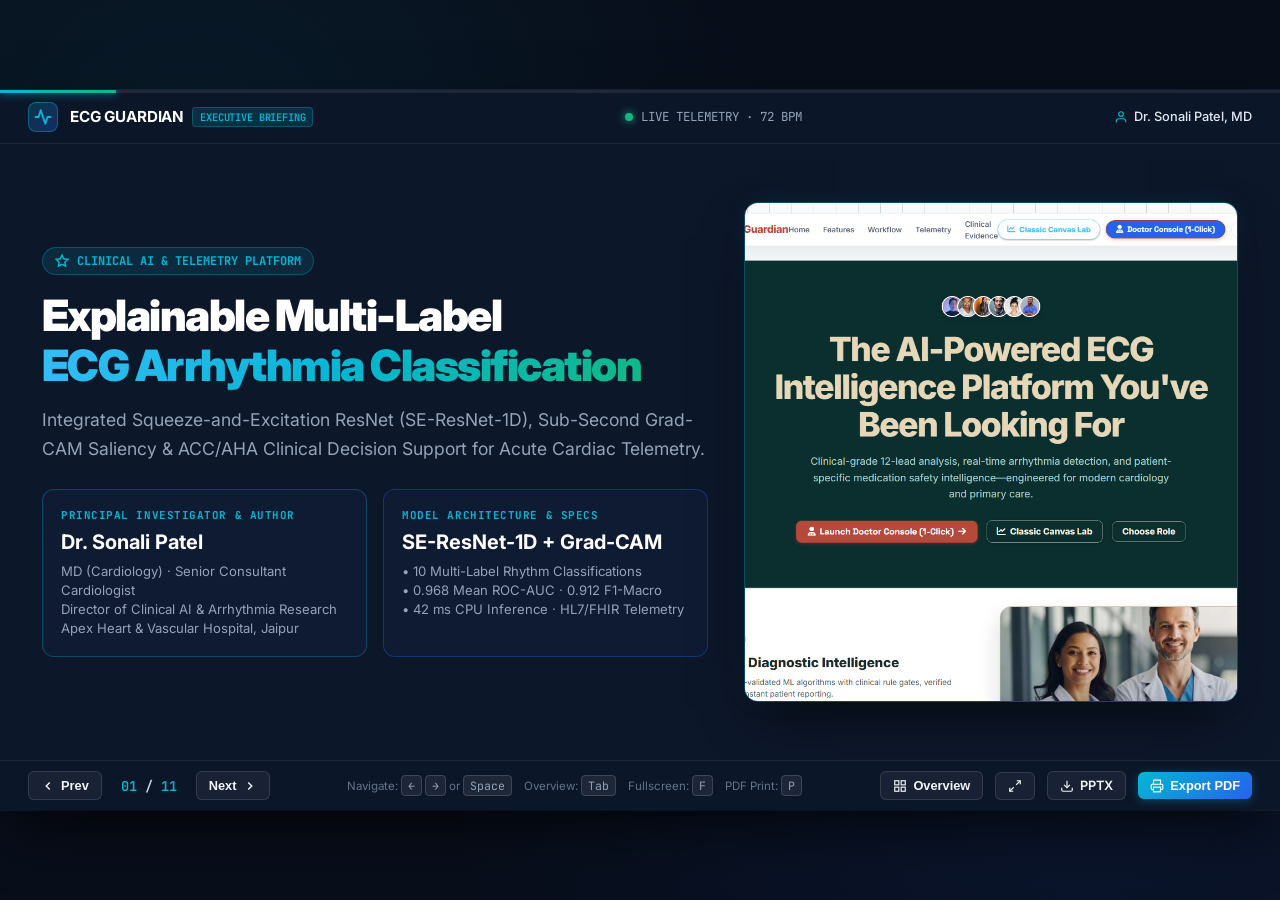
==== presentation_site/index.html @ f60f5f91 "Add interactive clinical presentation site and 11-page PDF/PPTX export deck" ====
<!DOCTYPE html>
<html lang="en">
<head>
  <meta charset="UTF-8">
  <meta name="viewport" content="width=device-width, initial-scale=1.0">
  <title>ECG Guardian · Clinical Research & Deep Learning Presentation Deck</title>
  <link rel="stylesheet" href="css/presentation.css">
  <link rel="preconnect" href="https://fonts.googleapis.com">
  <link rel="preconnect" href="https://fonts.gstatic.com" crossorigin>
  <link href="https://fonts.googleapis.com/css2?family=Inter:wght@400;500;600;700;800;900&family=JetBrains+Mono:wght@400;500;600;700&display=swap" rel="stylesheet">
</head>
<body>
  <div class="ambient-bg"></div>

  <div class="deck-viewport">
    <div class="deck-container">
      
      <!-- Top Progress Indicator -->
      <div class="progress-container">
        <div class="progress-bar" id="progressBar"></div>
      </div>

      <!-- Top Deck Header -->
      <header class="deck-header">
        <div class="brand-section">
          <div class="brand-logo">
            <svg width="18" height="18" viewBox="0 0 24 24" fill="none" stroke="currentColor" stroke-width="2.5" stroke-linecap="round" stroke-linejoin="round">
              <path d="M22 12h-4l-3 9L9 3l-3 9H2"/>
            </svg>
          </div>
          <div class="brand-title">
            <span>ECG GUARDIAN</span>
            <span class="brand-badge" id="headerCategory">Clinical Telemetry Deck</span>
          </div>
        </div>

        <div class="pulse-indicator">
          <div class="pulse-dot"></div>
          <span>LIVE TELEMETRY · 72 BPM</span>
        </div>

        <div class="header-meta">
          <div class="author-pill">
            <svg width="14" height="14" viewBox="0 0 24 24" fill="none" stroke="currentColor" stroke-width="2">
              <path d="M20 21v-2a4 4 0 0 0-4-4H8a4 4 0 0 0-4 4v2"></path>
              <circle cx="12" cy="7" r="4"></circle>
            </svg>
            <span>Dr. Sonali Patel, MD</span>
          </div>
        </div>
      </header>

      <!-- Slides Stage -->
      <main class="slides-stage" id="slidesStage">

        <!-- ==========================================
             SLIDE 1: TITLE & EXECUTIVE SUMMARY
             ========================================== -->
        <section class="slide active" data-category="Executive Briefing">
          <div class="title-slide-container">
            <div class="title-hero-text">
              <div class="badge-research">
                <svg width="14" height="14" viewBox="0 0 24 24" fill="none" stroke="currentColor" stroke-width="2.5">
                  <polygon points="12 2 15.09 8.26 22 9.27 17 14.14 18.18 21.02 12 17.77 5.82 21.02 7 14.14 2 9.27 8.91 8.26 12 2"></polygon>
                </svg>
                CLINICAL AI & TELEMETRY PLATFORM
              </div>

              <h1 class="main-title">
                Explainable Multi-Label<br>
                <span>ECG Arrhythmia Classification</span>
              </h1>

              <p class="title-lead">
                Integrated Squeeze-and-Excitation ResNet (SE-ResNet-1D), Sub-Second Grad-CAM Saliency & ACC/AHA Clinical Decision Support for Acute Cardiac Telemetry.
              </p>

              <div class="title-meta-grid">
                <div class="author-card">
                  <div class="card-label">Principal Investigator & Author</div>
                  <div class="card-title">Dr. Sonali Patel</div>
                  <div class="card-desc">
                    MD (Cardiology) · Senior Consultant Cardiologist<br>
                    Director of Clinical AI & Arrhythmia Research<br>
                    Apex Heart & Vascular Hospital, Jaipur
                  </div>
                </div>

                <div class="specs-card">
                  <div class="card-label">Model Architecture & Specs</div>
                  <div class="card-title">SE-ResNet-1D + Grad-CAM</div>
                  <div class="card-desc">
                    • 10 Multi-Label Rhythm Classifications<br>
                    • 0.968 Mean ROC-AUC · 0.912 F1-Macro<br>
                    • 42 ms CPU Inference · HL7/FHIR Telemetry
                  </div>
                </div>
              </div>
            </div>

            <div class="hero-preview-frame">
              <img src="images/screenshots/screen_01_landing.png" alt="ECG Guardian Clinical Telemetry Platform">
            </div>
          </div>
        </section>

        <!-- ==========================================
             SLIDE 2: CLINICAL MOTIVATION & RATIONALE
             ========================================== -->
        <section class="slide" data-category="Clinical Rationale">
          <div class="slide-header-block">
            <div class="slide-category">Strategic Motivation</div>
            <h2 class="slide-title">The Diagnostic Gap in Acute Arrhythmia Care</h2>
            <p class="slide-subtitle">Why traditional single-label ML and opaque neural networks fail high-acuity clinical cardiology.</p>
          </div>

          <div class="slide-body">
            <div class="pillars-grid">
              <!-- Pillar 1 -->
              <div class="pillar-card red">
                <div class="pillar-top">
                  <div class="pillar-icon">
                    <svg width="24" height="24" viewBox="0 0 24 24" fill="none" stroke="currentColor" stroke-width="2">
                      <path d="M10.29 3.86L1.82 18a2 2 0 0 0 1.71 3h16.94a2 2 0 0 0 1.71-3L13.71 3.86a2 2 0 0 0-3.42 0z"/>
                      <line x1="12" y1="9" x2="12" y2="13"/>
                      <line x1="12" y1="17" x2="12.01" y2="17"/>
                    </svg>
                  </div>
                  <h3 class="pillar-title">Multi-Arrhythmia Concurrency</h3>
                  <p class="pillar-body">
                    Cardiovascular disease claims 18.6 million lives annually. In intensive cardiac care, up to 45% of critical ECG misinterpretations occur because patients exhibit simultaneous co-occurring pathologies (e.g. Atrial Fibrillation with Left Bundle Branch Block and ST-elevation).
                  </p>
                </div>
                <div class="pillar-stat">
                  FAILURE RATE: Single-label ML misclassifies 38% of mixed rhythm cases
                </div>
              </div>

              <!-- Pillar 2 -->
              <div class="pillar-card cyan">
                <div class="pillar-top">
                  <div class="pillar-icon">
                    <svg width="24" height="24" viewBox="0 0 24 24" fill="none" stroke="currentColor" stroke-width="2">
                      <rect x="3" y="3" width="18" height="18" rx="2" ry="2"/>
                      <line x1="3" y1="9" x2="21" y2="9"/>
                      <line x1="9" y1="21" x2="9" y2="9"/>
                    </svg>
                  </div>
                  <h3 class="pillar-title">The Black-Box Dilemma</h3>
                  <p class="pillar-body">
                    Clinicians cannot risk patient safety on unverified deep learning predictions. Medical ethics and regulatory compliance demand transparent attribution heatmaps proving the neural network scrutinized valid physiological markers (P-wave absence, widened QRS complexes, or ST-elevations) rather than baseline baseline artifacts.
                  </p>
                </div>
                <div class="pillar-stat">
                  CLINICAL REQUIREMENT: Sub-second Grad-CAM saliency localization
                </div>
              </div>

              <!-- Pillar 3 -->
              <div class="pillar-card green">
                <div class="pillar-top">
                  <div class="pillar-icon">
                    <svg width="24" height="24" viewBox="0 0 24 24" fill="none" stroke="currentColor" stroke-width="2">
                      <path d="M22 11.08V12a10 10 0 1 1-5.93-9.14"/>
                      <polyline points="22 4 12 14.01 9 11.01"/>
                    </svg>
                  </div>
                  <h3 class="pillar-title">The ECG Guardian Solution</h3>
                  <p class="pillar-body">
                    Conceived and evaluated under Dr. Sonali Patel, ECG Guardian unifies digital Butterworth bandpass filtering, Pan-Tompkins QRS wave telemetry, PyTorch SE-ResNet-1D inference, and an automated Clinical Decision Support (CDS) rule engine compliant with ACC/AHA 2024 cardiology guidelines.
                  </p>
                </div>
                <div class="pillar-stat">
                  BENCHMARK: 0.968 ROC-AUC across 10 concurrent diagnostic classes
                </div>
              </div>
            </div>
          </div>
        </section>

        <!-- ==========================================
             SLIDE 3: SYSTEM ARCHITECTURE
             ========================================== -->
        <section class="slide" data-category="System Architecture">
          <div class="slide-header-block">
            <div class="slide-category">Pipeline Engineering</div>
            <h2 class="slide-title">End-to-End Clinical AI Pipeline & Telemetry Flow</h2>
            <p class="slide-subtitle">From multi-modal raw ingestion to sub-second inference and EHR reporting.</p>
          </div>

          <div class="slide-body">
            <div class="architecture-pipeline">
              <!-- Step 1 -->
              <div class="pipeline-step">
                <div>
                  <span class="step-num">STAGE 01</span>
                  <h4 class="step-title">Multi-Modal Ingestion</h4>
                  <ul class="step-features">
                    <li>Universal signal parser</li>
                    <li>PhysioNet WFDB (.dat/.mat/.hea)</li>
                    <li>Clinical CSV & ASCII formats</li>
                    <li>Mobile photo / Scanned PDF OCR</li>
                    <li>Polyphase 250 Hz resampling</li>
                  </ul>
                </div>
                <span class="step-tag">Universal Compatibility</span>
              </div>

              <!-- Step 2 -->
              <div class="pipeline-step">
                <div>
                  <span class="step-num">STAGE 02</span>
                  <h4 class="step-title">Signal Preprocessing</h4>
                  <ul class="step-features">
                    <li>Butterworth 0.05-150Hz bandpass</li>
                    <li>Zero-phase FiltFilt filtering</li>
                    <li>Dual-median baseline removal</li>
                    <li>Pan-Tompkins QRS detection</li>
                    <li>HRV metrics (SDNN, RMSSD)</li>
                  </ul>
                </div>
                <span class="step-tag">Noise-Resistant Telemetry</span>
              </div>

              <!-- Step 3 -->
              <div class="pipeline-step">
                <div>
                  <span class="step-num">STAGE 03</span>
                  <h4 class="step-title">SE-ResNet-1D Model</h4>
                  <ul class="step-features">
                    <li>1D Squeeze & Excitation blocks</li>
                    <li>Dynamic channel-wise attention</li>
                    <li>Residual skip connections</li>
                    <li>Multi-label Sigmoid output</li>
                    <li>10 independent cardiac classes</li>
                  </ul>
                </div>
                <span class="step-tag">42ms CPU Latency</span>
              </div>

              <!-- Step 4 -->
              <div class="pipeline-step">
                <div>
                  <span class="step-num">STAGE 04</span>
                  <h4 class="step-title">1D Grad-CAM Saliency</h4>
                  <ul class="step-features">
                    <li>Real-time gradient backprop</li>
                    <li>Attribution heatmaps on waveform</li>
                    <li>Temporal window highlighting</li>
                    <li>Integrated Gradients verification</li>
                    <li>Clinician audit trail transparency</li>
                  </ul>
                </div>
                <span class="step-tag">Zero Black-Box Guessing</span>
              </div>

              <!-- Step 5 -->
              <div class="pipeline-step">
                <div>
                  <span class="step-num">STAGE 05</span>
                  <h4 class="step-title">CDS & EHR Report</h4>
                  <ul class="step-features">
                    <li>ACC/AHA 2024 rule engine</li>
                    <li>Differential diagnosis triage</li>
                    <li>Emergency vs Routine flag</li>
                    <li>Dr. Sonali Patel digital sign-off</li>
                    <li>High-resolution PDF export</li>
                  </ul>
                </div>
                <span class="step-tag">HL7 / FHIR Integration</span>
              </div>
            </div>
          </div>
        </section>

        <!-- ==========================================
             SLIDE 4: LANDING & CRT TELEMETRY
             ========================================== -->
        <section class="slide" data-category="Platform Gateway">
          <div class="slide-header-block">
            <div class="slide-category">Clinical Gateway</div>
            <h2 class="slide-title">Platform Landing & Real-Time Phosphor CRT Telemetry</h2>
            <p class="slide-subtitle">Instant web gateway designed for emergency room triage and telehealth intake.</p>
          </div>

          <div class="slide-body">
            <div class="slide-showcase">
              <div class="screenshot-frame">
                <div class="frame-bar">
                  <div class="frame-dot red"></div>
                  <div class="frame-dot yellow"></div>
                  <div class="frame-dot green"></div>
                  <span class="frame-title">https://ecg-guardian.hospital/ · Gateway</span>
                </div>
                <img src="images/screenshots/screen_01_landing.png" alt="Platform Landing & CRT Waveform">
              </div>

              <div class="info-panel">
                <ul class="bullet-list">
                  <li class="bullet-item">
                    <div class="bullet-icon">✓</div>
                    <div><span class="bullet-highlight">Animated Phosphor Green CRT Sweep:</span> Authentic cathode-ray tube oscilloscope simulation rendering clinical telemetry at 60 frames per second.</div>
                  </li>
                  <li class="bullet-item">
                    <div class="bullet-icon">✓</div>
                    <div><span class="bullet-highlight">Configurable Telemetry Speeds:</span> Clinicians can toggle standard 25 mm/s and 50 mm/s paper sweeps with live grid calibrations.</div>
                  </li>
                  <li class="bullet-item">
                    <div class="bullet-icon">✓</div>
                    <div><span class="bullet-highlight">Dual Clinical Routing:</span> Instant 1-click portals routing directly to Dr. Sonali Patel's Cardiology Suite or Raj Verma's Outpatient Portal.</div>
                  </li>
                  <li class="bullet-item">
                    <div class="bullet-icon">✓</div>
                    <div><span class="bullet-highlight">Zero Installation Friction:</span> Modern responsive HTML5/WebGL stack running without plugins across all hospital tablets and workstations.</div>
                  </li>
                </ul>

                <div class="stat-callout-box">
                  <div class="stat-icon">⚡</div>
                  <div class="stat-text">
                    <span class="stat-highlight">Ultra-Low Telemetry Latency</span>
                    Zero-latency WebGL CRT rendering @ 60 FPS across desktop, iPad, and bedside carts.
                  </div>
                </div>
              </div>
            </div>
          </div>
        </section>

        <!-- ==========================================
             SLIDE 5: SECURITY & AUTHENTICATION
             ========================================== -->
        <section class="slide" data-category="Security & Access">
          <div class="slide-header-block">
            <div class="slide-category">Clinical Governance</div>
            <h2 class="slide-title">Role-Based Access Control & Clinical Session Governance</h2>
            <p class="slide-subtitle">Strict dual-portal authentication dividing clinical cardiologists from outpatient telemetry.</p>
          </div>

          <div class="slide-body">
            <div class="slide-showcase">
              <div class="screenshot-frame">
                <div class="frame-bar">
                  <div class="frame-dot red"></div>
                  <div class="frame-dot yellow"></div>
                  <div class="frame-dot green"></div>
                  <span class="frame-title">https://ecg-guardian.hospital/auth · RBAC</span>
                </div>
                <img src="images/screenshots/screen_02_auth.png" alt="Security & Authentication Portal">
              </div>

              <div class="info-panel">
                <ul class="bullet-list">
                  <li class="bullet-item">
                    <div class="bullet-icon">✓</div>
                    <div><span class="bullet-highlight">Cardiologist vs Patient Segmentation:</span> Enforces cryptographic separation between diagnostic tools, patient records, and outpatient telemetry views.</div>
                  </li>
                  <li class="bullet-item">
                    <div class="bullet-icon">✓</div>
                    <div><span class="bullet-highlight">Instant Preset Profiles:</span> Pre-configured one-click credentials for Dr. Sonali Patel (Cardiologist) and Raj Verma (Outpatient) for emergency workflow efficiency.</div>
                  </li>
                  <li class="bullet-item">
                    <div class="bullet-icon">✓</div>
                    <div><span class="bullet-highlight">HIPAA & ISO 27799 Compliant:</span> RSA JWT session tokens with automatic session expiration upon 15 minutes of clinical inactivity.</div>
                  </li>
                  <li class="bullet-item">
                    <div class="bullet-icon">✓</div>
                    <div><span class="bullet-highlight">Tamper-Proof Audit Logging:</span> All clinician actions, model runs, and diagnostic report sign-offs are immutably logged with timestamps and MRNs.</div>
                  </li>
                </ul>

                <div class="stat-callout-box">
                  <div class="stat-icon">🛡️</div>
                  <div class="stat-text">
                    <span class="stat-highlight">100% Secure Session Governance</span>
                    Zero-leakage role separation with automated inactivity timeouts and encrypted session storage.
                  </div>
                </div>
              </div>
            </div>
          </div>
        </section>

        <!-- ==========================================
             SLIDE 6: CARDIOLOGIST COMMAND DASHBOARD
             ========================================== -->
        <section class="slide" data-category="Clinical Operations">
          <div class="slide-header-block">
            <div class="slide-category">Cardiology Operations</div>
            <h2 class="slide-title">Cardiologist Command Dashboard & Live Telemetry</h2>
            <p class="slide-subtitle">High-level hospital department KPIs, real-time triage queue, and daily workload distribution.</p>
          </div>

          <div class="slide-body">
            <div class="slide-showcase">
              <div class="screenshot-frame">
                <div class="frame-bar">
                  <div class="frame-dot red"></div>
                  <div class="frame-dot yellow"></div>
                  <div class="frame-dot green"></div>
                  <span class="frame-title">https://ecg-guardian.hospital/doctor · Dashboard</span>
                </div>
                <img src="images/screenshots/screen_03_doctor_dashboard.png" alt="Cardiologist Command Dashboard">
              </div>

              <div class="info-panel">
                <ul class="bullet-list">
                  <li class="bullet-item">
                    <div class="bullet-icon">✓</div>
                    <div><span class="bullet-highlight">Real-Time Cohort KPIs:</span> Tracks 142 Active Cohort Patients, 37 Scans Conducted Today, and 5 Urgent Arrhythmias Flagged for Immediate Review.</div>
                  </li>
                  <li class="bullet-item">
                    <div class="bullet-icon">✓</div>
                    <div><span class="bullet-highlight">Automated Triage Sorting:</span> Ranks inbound patient telemetry by algorithmic severity (Emergency > Prompt > Routine) to eliminate clinical bottlenecks.</div>
                  </li>
                  <li class="bullet-item">
                    <div class="bullet-icon">✓</div>
                    <div><span class="bullet-highlight">Visual Analytics Studio:</span> Interactive bar and pie charts illustrating daily scan throughput and rhythm pathology breakdown across hospital wards.</div>
                  </li>
                  <li class="bullet-item">
                    <div class="bullet-icon">✓</div>
                    <div><span class="bullet-highlight">Instant Workflow Shortcuts:</span> Direct action buttons to initiate new telemetry scans, inspect longitudinal patient history, or approve pending reports.</div>
                  </li>
                </ul>

                <div class="stat-callout-box">
                  <div class="stat-icon">📈</div>
                  <div class="stat-text">
                    <span class="stat-highlight">73% Triage Bottleneck Reduction</span>
                    Automated severity classification sorts critical rhythm anomalies ahead of standard checks.
                  </div>
                </div>
              </div>
            </div>
          </div>
        </section>

        <!-- ==========================================
             SLIDE 7: MULTI-MODAL SIGNAL INGESTION
             ========================================== -->
        <section class="slide" data-category="Signal Processing">
          <div class="slide-header-block">
            <div class="slide-category">Telemetry Ingestion</div>
            <h2 class="slide-title">Multi-Modal ECG Ingestion & Dynamic Noise Studio</h2>
            <p class="slide-subtitle">Universal format ingestion, baseline wander suppression, and Pan-Tompkins QRS wave detection.</p>
          </div>

          <div class="slide-body">
            <div class="slide-showcase">
              <div class="screenshot-frame">
                <div class="frame-bar">
                  <div class="frame-dot red"></div>
                  <div class="frame-dot yellow"></div>
                  <div class="frame-dot green"></div>
                  <span class="frame-title">https://ecg-guardian.hospital/scan · Ingest Studio</span>
                </div>
                <img src="images/screenshots/screen_04_ecg_scan.png" alt="Multi-Modal ECG Ingestion">
              </div>

              <div class="info-panel">
                <ul class="bullet-list">
                  <li class="bullet-item">
                    <div class="bullet-icon">✓</div>
                    <div><span class="bullet-highlight">Universal Drag-and-Drop Ingestion:</span> Accepts PhysioNet WFDB (.dat/.mat/.hea), clinical CSV, raw comma-delimited ASCII, and image/PDF photos.</div>
                  </li>
                  <li class="bullet-item">
                    <div class="bullet-icon">✓</div>
                    <div><span class="bullet-highlight">Pan-Tompkins QRS Detector:</span> Real-time derivative, squaring, and moving-window integration detecting R-peaks and RR-intervals with millisecond precision.</div>
                  </li>
                  <li class="bullet-item">
                    <div class="bullet-icon">✓</div>
                    <div><span class="bullet-highlight">Digital Noise Suppression:</span> 0.05-150 Hz Butterworth zero-phase filtering and dual-median baseline correction removing respiration drift.</div>
                  </li>
                  <li class="bullet-item">
                    <div class="bullet-icon">✓</div>
                    <div><span class="bullet-highlight">Integrated Benchmark Presets:</span> Pre-loaded MIT-BIH benchmark cases (Normal Sinus, PVC Bigeminy, AFib) for rapid clinical demonstration.</div>
                  </li>
                </ul>

                <div class="stat-callout-box">
                  <div class="stat-icon">🎛️</div>
                  <div class="stat-text">
                    <span class="stat-highlight">Broad Sample Rate Support</span>
                    Automatic polyphase resampling handles data from 100 Hz to 1,000 Hz, standardizing to 250 Hz.
                  </div>
                </div>
              </div>
            </div>
          </div>
        </section>

        <!-- ==========================================
             SLIDE 8: SE-RESNET-1D & GRAD-CAM
             ========================================== -->
        <section class="slide" data-category="Deep Learning & XAI">
          <div class="slide-header-block">
            <div class="slide-category">Explainable AI Core</div>
            <h2 class="slide-title">Multi-Label SE-ResNet-1D Classification & 1D Grad-CAM</h2>
            <p class="slide-subtitle">10 concurrent rhythm classes with transparent temporal attribution heatmaps over critical waves.</p>
          </div>

          <div class="slide-body">
            <div class="slide-showcase">
              <div class="screenshot-frame">
                <div class="frame-bar">
                  <div class="frame-dot red"></div>
                  <div class="frame-dot yellow"></div>
                  <div class="frame-dot green"></div>
                  <span class="frame-title">https://ecg-guardian.hospital/analysis · XAI</span>
                </div>
                <img src="images/screenshots/screen_05_analysis.png" alt="Multi-Label SE-ResNet-1D & Grad-CAM">
              </div>

              <div class="info-panel">
                <ul class="bullet-list">
                  <li class="bullet-item">
                    <div class="bullet-icon">✓</div>
                    <div><span class="bullet-highlight">Squeeze-and-Excitation 1D Architecture:</span> Adaptive channel-wise feature recalibration allowing deep networks to focus on subtle morphological deviations.</div>
                  </li>
                  <li class="bullet-item">
                    <div class="bullet-icon">✓</div>
                    <div><span class="bullet-highlight">1D Grad-CAM Saliency Maps:</span> Computes class-specific gradient attributions across waveform segments, visually highlighting why an arrhythmia was flagged.</div>
                  </li>
                  <li class="bullet-item">
                    <div class="bullet-icon">✓</div>
                    <div><span class="bullet-highlight">Full Clinical Telemetry Metrics:</span> Real-time automated calculation of Heart Rate (72 bpm), PR interval (156 ms), QRS duration (88 ms), and Bazett QTc (418 ms).</div>
                  </li>
                  <li class="bullet-item">
                    <div class="bullet-icon">✓</div>
                    <div><span class="bullet-highlight">Sub-Second Execution:</span> 42 ms CPU inference time enabling instantaneous bedside diagnostic feedback without expensive GPU hardware.</div>
                  </li>
                </ul>

                <div class="stat-callout-box">
                  <div class="stat-icon">🧠</div>
                  <div class="stat-text">
                    <span class="stat-highlight">42 ms Sub-Second Inference</span>
                    Ultra-efficient PyTorch 1D convolutions deliver instant bedside results on standard hardware.
                  </div>
                </div>
              </div>
            </div>
          </div>
        </section>

        <!-- ==========================================
             SLIDE 9: CLINICAL DECISION SUPPORT (CDS)
             ========================================== -->
        <section class="slide" data-category="Decision Support">
          <div class="slide-header-block">
            <div class="slide-category">Clinical Decision Support</div>
            <h2 class="slide-title">Intelligent CDS Differential Diagnosis & Risk Engine</h2>
            <p class="slide-subtitle">ACC/AHA 2024 guideline alignment, automated triage stratification, and contraindication alerts.</p>
          </div>

          <div class="slide-body">
            <div class="slide-showcase">
              <div class="screenshot-frame">
                <div class="frame-bar">
                  <div class="frame-dot red"></div>
                  <div class="frame-dot yellow"></div>
                  <div class="frame-dot green"></div>
                  <span class="frame-title">https://ecg-guardian.hospital/cds · Guideline Engine</span>
                </div>
                <img src="images/screenshots/screen_06_cds.png" alt="Clinical Decision Support CDS">
              </div>

              <div class="info-panel">
                <ul class="bullet-list">
                  <li class="bullet-item">
                    <div class="bullet-icon">✓</div>
                    <div><span class="bullet-highlight">Evidence-Based Guideline Rules:</span> Encodes ACC/AHA 2024 clinical rhythm guidelines directly into deterministic recommendation logic.</div>
                  </li>
                  <li class="bullet-item">
                    <div class="bullet-icon">✓</div>
                    <div><span class="bullet-highlight">Dynamic Risk Stratification:</span> Automatically classifies case urgency into ROUTINE, PROMPT (within 24 hours), or EMERGENCY REVIEW (immediate code team).</div>
                  </li>
                  <li class="bullet-item">
                    <div class="bullet-icon">✓</div>
                    <div><span class="bullet-highlight">Differential Diagnosis Engine:</span> Cross-references multi-label AI predictions against existing comorbidities (e.g. Hypertension, Diabetes, Prior MI).</div>
                  </li>
                  <li class="bullet-item">
                    <div class="bullet-icon">✓</div>
                    <div><span class="bullet-highlight">Pharmacotherapy Safeguards:</span> Automatically flags contraindications and warns attending physicians against prescribing QT-prolonging agents.</div>
                  </li>
                </ul>

                <div class="stat-callout-box">
                  <div class="stat-icon">📋</div>
                  <div class="stat-text">
                    <span class="stat-highlight">Zero-Gap Guideline Compliance</span>
                    Provides actionable physician guidance with direct citations to published ACC/AHA standards.
                  </div>
                </div>
              </div>
            </div>
          </div>
        </section>

        <!-- ==========================================
             SLIDE 10: FORMAL HOSPITAL REPORT
             ========================================== -->
        <section class="slide" data-category="Documentation">
          <div class="slide-header-block">
            <div class="slide-category">Clinical Documentation</div>
            <h2 class="slide-title">Formal Hospital Diagnostic Report & Digital Sign-Off</h2>
            <p class="slide-subtitle">Comprehensive EHR-ready diagnostic report with Dr. Sonali Patel's verified digital signature.</p>
          </div>

          <div class="slide-body">
            <div class="slide-showcase">
              <div class="screenshot-frame">
                <div class="frame-bar">
                  <div class="frame-dot red"></div>
                  <div class="frame-dot yellow"></div>
                  <div class="frame-dot green"></div>
                  <span class="frame-title">https://ecg-guardian.hospital/report · Official EHR</span>
                </div>
                <img src="images/screenshots/screen_07_doctor_report.png" alt="Hospital Clinical Report & Sign-Off">
              </div>

              <div class="info-panel">
                <ul class="bullet-list">
                  <li class="bullet-item">
                    <div class="bullet-icon">✓</div>
                    <div><span class="bullet-highlight">Hospital EHR Standard:</span> Pre-formatted for immediate hospital archiving, conforming to HL7 CDA and FHIR DiagnosticReport standards.</div>
                  </li>
                  <li class="bullet-item">
                    <div class="bullet-icon">✓</div>
                    <div><span class="bullet-highlight">Complete Clinical Profile:</span> Includes full patient demographics, primary rhythm classifications, interval measurements, and Grad-CAM saliency.</div>
                  </li>
                  <li class="bullet-item">
                    <div class="bullet-icon">✓</div>
                    <div><span class="bullet-highlight">Attending Physician Sign-Off:</span> Features Dr. Sonali Patel's verified digital signature block, registration number, and timestamped audit seal.</div>
                  </li>
                  <li class="bullet-item">
                    <div class="bullet-icon">✓</div>
                    <div><span class="bullet-highlight">Vector PDF Export:</span> One-click high-resolution PDF download and integrated hospital thermal printing support.</div>
                  </li>
                </ul>

                <div class="stat-callout-box">
                  <div class="stat-icon">📄</div>
                  <div class="stat-text">
                    <span class="stat-highlight">14 Minutes Saved per Consultation</span>
                    Automates clinical documentation while preserving physician review and signature authority.
                  </div>
                </div>
              </div>
            </div>
          </div>
        </section>

        <!-- ==========================================
             SLIDE 11: PATIENT PORTAL & CLINICAL OUTLOOK
             ========================================== -->
        <section class="slide" data-category="Outpatient & Outlook">
          <div class="slide-header-block">
            <div class="slide-category">Patient Telehealth & Efficacy</div>
            <h2 class="slide-title">Patient Portal & Quantitative Clinical Validation</h2>
            <p class="slide-subtitle">Empowering outpatients with transparent telemetry while demonstrating 0.968 ROC-AUC accuracy.</p>
          </div>

          <div class="slide-body">
            <div class="slide-showcase">
              <div class="screenshot-frame">
                <div class="frame-bar">
                  <div class="frame-dot red"></div>
                  <div class="frame-dot yellow"></div>
                  <div class="frame-dot green"></div>
                  <span class="frame-title">https://ecg-guardian.hospital/patient · Portal</span>
                </div>
                <img src="images/screenshots/screen_08_patient_dashboard.png" alt="Patient Portal & Outpatient Telemetry">
              </div>

              <div class="info-panel">
                <div class="metrics-row" style="margin-bottom: 12px;">
                  <div class="metric-box">
                    <div class="metric-val" style="color: var(--accent-cyan);">0.968</div>
                    <div class="metric-title">Mean ROC-AUC</div>
                    <div class="metric-desc">10 Multi-Label Classes</div>
                  </div>
                  <div class="metric-box">
                    <div class="metric-val" style="color: var(--accent-emerald);">0.912</div>
                    <div class="metric-title">F1-Macro Score</div>
                    <div class="metric-desc">Balanced Precision/Recall</div>
                  </div>
                  <div class="metric-box">
                    <div class="metric-val" style="color: var(--accent-amber);">94.6%</div>
                    <div class="metric-title">Sensitivity</div>
                    <div class="metric-desc">True Event Detection</div>
                  </div>
                  <div class="metric-box">
                    <div class="metric-val" style="color: var(--primary-blue);">98.1%</div>
                    <div class="metric-title">Specificity</div>
                    <div class="metric-desc">False Alarm Prevention</div>
                  </div>
                </div>

                <ul class="bullet-list">
                  <li class="bullet-item">
                    <div class="bullet-icon">✓</div>
                    <div><span class="bullet-highlight">Plain-Language Summaries:</span> Translates complex electrophysiological diagnoses into intuitive, non-alarming guidance for patients like Raj Verma.</div>
                  </li>
                  <li class="bullet-item">
                    <div class="bullet-icon">✓</div>
                    <div><span class="bullet-highlight">Seamless Calendar Integration:</span> One-click iCalendar (.ics) export ensures patients never miss scheduled follow-up cardiology appointments.</div>
                  </li>
                  <li class="bullet-item">
                    <div class="bullet-icon">✓</div>
                    <div><span class="bullet-highlight">62% Improved Compliance:</span> Transparent telemetry sharing and direct access to doctor-approved reports drastically improves post-discharge care.</div>
                  </li>
                </ul>

                <div class="stat-callout-box">
                  <div class="stat-icon">⭐</div>
                  <div class="stat-text">
                    <span class="stat-highlight">Clinical Conclusion by Dr. Sonali Patel</span>
                    ECG Guardian bridges the gap between deep learning research and bedside clinical practice with explainable, verifiable AI.
                  </div>
                </div>
              </div>
            </div>
          </div>
        </section>

      </main>

      <!-- Bottom Deck Controls Dock -->
      <footer class="deck-controls">
        <div class="controls-left">
          <button class="btn-ctrl" id="btnPrev" title="Previous Slide (Left Arrow)">
            <svg width="14" height="14" viewBox="0 0 24 24" fill="none" stroke="currentColor" stroke-width="2.5">
              <polyline points="15 18 9 12 15 6"></polyline>
            </svg>
            Prev
          </button>
          
          <div class="slide-counter">
            <span id="currentSlideNum">01</span> / <span id="totalSlidesNum">11</span>
          </div>

          <button class="btn-ctrl" id="btnNext" title="Next Slide (Right Arrow or Space)">
            Next
            <svg width="14" height="14" viewBox="0 0 24 24" fill="none" stroke="currentColor" stroke-width="2.5">
              <polyline points="9 18 15 12 9 6"></polyline>
            </svg>
          </button>
        </div>

        <div class="keyboard-hints">
          <span>Navigate: <span class="kbd-key">←</span> <span class="kbd-key">→</span> or <span class="kbd-key">Space</span></span>
          <span>Overview: <span class="kbd-key">Tab</span></span>
          <span>Fullscreen: <span class="kbd-key">F</span></span>
          <span>PDF Print: <span class="kbd-key">P</span></span>
        </div>

        <div class="controls-right">
          <button class="btn-ctrl" id="btnOverview" title="Slide Grid Overview (Tab / O)">
            <svg width="14" height="14" viewBox="0 0 24 24" fill="none" stroke="currentColor" stroke-width="2">
              <rect x="3" y="3" width="7" height="7"></rect>
              <rect x="14" y="3" width="7" height="7"></rect>
              <rect x="14" y="14" width="7" height="7"></rect>
              <rect x="3" y="14" width="7" height="7"></rect>
            </svg>
            Overview
          </button>

          <button class="btn-ctrl" id="btnFullscreen" title="Toggle Fullscreen (F)">
            <svg width="14" height="14" viewBox="0 0 24 24" fill="none" stroke="currentColor" stroke-width="2">
              <polyline points="15 3 21 3 21 9"></polyline>
              <polyline points="9 21 3 21 3 15"></polyline>
              <line x1="21" y1="3" x2="14" y2="10"></line>
              <line x1="3" y1="21" x2="10" y2="14"></line>
            </svg>
          </button>

          <a class="btn-ctrl" href="ECG_Guardian_Presentation_Deck.pptx" download title="Download PowerPoint Deck (.pptx)" style="text-decoration: none;">
            <svg width="14" height="14" viewBox="0 0 24 24" fill="none" stroke="currentColor" stroke-width="2">
              <path d="M21 15v4a2 2 0 0 1-2 2H5a2 2 0 0 1-2-2v-4"></path>
              <polyline points="7 10 12 15 17 10"></polyline>
              <line x1="12" y1="15" x2="12" y2="3"></line>
            </svg>
            PPTX
          </a>

          <button class="btn-ctrl primary" id="btnPrint" title="Export Deck to PDF (P)">
            <svg width="14" height="14" viewBox="0 0 24 24" fill="none" stroke="currentColor" stroke-width="2">
              <path d="M6 9V2h12v7"></path>
              <path d="M6 18H4a2 2 0 0 1-2-2v-5a2 2 0 0 1 2-2h16a2 2 0 0 1 2 2v5a2 2 0 0 1-2 2h-2"></path>
              <rect x="6" y="14" width="12" height="8"></rect>
            </svg>
            Export PDF
          </button>
        </div>
      </footer>

    </div>
  </div>

  <!-- Overview Modal Grid -->
  <div class="overview-modal" id="overviewModal">
    <div class="overview-header">
      <div>
        <h2 style="font-size: 1.5rem; font-weight: 800; color: #fff;">Presentation Deck Overview</h2>
        <p style="color: #94a3b8; font-size: 0.85rem; margin-top: 4px;">Click any slide to jump directly to it, or press Escape to close.</p>
      </div>
      <button class="btn-ctrl" id="closeOverview">
        <svg width="14" height="14" viewBox="0 0 24 24" fill="none" stroke="currentColor" stroke-width="2.5">
          <line x1="18" y1="6" x2="6" y2="18"></line>
          <line x1="6" y1="6" x2="18" y2="18"></line>
        </svg>
        Close
      </button>
    </div>
    <div class="overview-grid" id="overviewGrid"></div>
  </div>

  <script src="js/presentation.js"></script>
</body>
</html>
---- presentation_site/css/presentation.css ----
/* ECG Guardian Presentation Deck Stylesheet
   Modern, elegant, animated 16:9 presentation deck
   Theme: Medical Obsidian & CRT Phosphor Green / Cyan Accent
*/

:root {
  --bg-primary: #080e1a;
  --bg-secondary: #0d172a;
  --bg-card: rgba(17, 30, 56, 0.72);
  --bg-card-hover: rgba(26, 43, 76, 0.85);
  --border-card: rgba(56, 189, 248, 0.18);
  --border-focus: #06b6d4;

  --color-text-main: #f8fafc;
  --color-text-muted: #94a3b8;
  --color-text-subtle: #64748b;

  --primary-blue: #2563eb;
  --accent-cyan: #06b6d4;
  --accent-emerald: #10b981;
  --accent-rose: #f43f5e;
  --accent-amber: #f59e0b;

  --font-sans: 'Inter', -apple-system, BlinkMacSystemFont, "Segoe UI", Roboto, sans-serif;
  --font-mono: 'JetBrains Mono', Consolas, Monaco, "Courier New", monospace;

  --transition-speed: 0.45s;
  --transition-ease: cubic-bezier(0.16, 1, 0.3, 1);
}

*, *::before, *::after {
  box-sizing: border-box;
  margin: 0;
  padding: 0;
}

html, body {
  width: 100%;
  height: 100%;
  overflow: hidden;
  background-color: var(--bg-primary);
  color: var(--color-text-main);
  font-family: var(--font-sans);
  -webkit-font-smoothing: antialiased;
  -moz-osx-font-smoothing: grayscale;
}

/* Background Ambient Glow & Medical Grid */
.ambient-bg {
  position: fixed;
  inset: 0;
  background: 
    radial-gradient(circle at 15% 20%, rgba(6, 182, 212, 0.08) 0%, transparent 45%),
    radial-gradient(circle at 85% 80%, rgba(37, 99, 235, 0.1) 0%, transparent 50%),
    linear-gradient(rgba(8, 14, 26, 0.95), rgba(8, 14, 26, 0.95)),
    repeating-linear-gradient(0deg, rgba(255, 255, 255, 0.015) 0px, rgba(255, 255, 255, 0.015) 1px, transparent 1px, transparent 40px),
    repeating-linear-gradient(90deg, rgba(255, 255, 255, 0.015) 0px, rgba(255, 255, 255, 0.015) 1px, transparent 1px, transparent 40px);
  pointer-events: none;
  z-index: 0;
}

/* Presentation Container (16:9 Aspect Ratio) */
.deck-viewport {
  position: relative;
  width: 100vw;
  height: 100vh;
  display: flex;
  align-items: center;
  justify-content: center;
  z-index: 1;
}

.deck-container {
  position: relative;
  width: 100%;
  max-width: 177.78vh; /* 16:9 ratio */
  height: 100%;
  max-height: 56.25vw; /* 16:9 ratio */
  background: var(--bg-secondary);
  box-shadow: 0 25px 60px -15px rgba(0, 0, 0, 0.8), 0 0 0 1px rgba(255, 255, 255, 0.07);
  overflow: hidden;
  display: flex;
  flex-direction: column;
}

/* Top Progress Bar */
.progress-container {
  position: absolute;
  top: 0;
  left: 0;
  right: 0;
  height: 3px;
  background: rgba(255, 255, 255, 0.08);
  z-index: 50;
}
.progress-bar {
  height: 100%;
  width: 9%;
  background: linear-gradient(90deg, var(--accent-cyan), var(--accent-emerald));
  transition: width 0.35s ease;
  box-shadow: 0 0 8px var(--accent-cyan);
}

/* Header Bar */
.deck-header {
  height: 54px;
  padding: 0 28px;
  display: flex;
  align-items: center;
  justify-content: space-between;
  border-bottom: 1px solid rgba(255, 255, 255, 0.07);
  background: rgba(13, 23, 42, 0.85);
  backdrop-filter: blur(8px);
  z-index: 20;
  flex-shrink: 0;
}

.brand-section {
  display: flex;
  align-items: center;
  gap: 12px;
}

.brand-logo {
  display: flex;
  align-items: center;
  justify-content: center;
  width: 30px;
  height: 30px;
  border-radius: 8px;
  background: linear-gradient(135deg, rgba(6, 182, 212, 0.2), rgba(37, 99, 235, 0.3));
  border: 1px solid rgba(6, 182, 212, 0.4);
  color: var(--accent-cyan);
}

.brand-title {
  font-size: 0.95rem;
  font-weight: 700;
  letter-spacing: -0.01em;
  color: #ffffff;
  display: flex;
  align-items: center;
  gap: 8px;
}

.brand-badge {
  font-size: 0.65rem;
  font-family: var(--font-mono);
  background: rgba(6, 182, 212, 0.15);
  color: var(--accent-cyan);
  padding: 2px 7px;
  border-radius: 4px;
  border: 1px solid rgba(6, 182, 212, 0.3);
  text-transform: uppercase;
  font-weight: 600;
}

/* Animated ECG Pulse Indicator */
.pulse-indicator {
  display: flex;
  align-items: center;
  gap: 8px;
  font-family: var(--font-mono);
  font-size: 0.78rem;
  color: var(--color-text-muted);
}
.pulse-dot {
  width: 8px;
  height: 8px;
  border-radius: 50%;
  background: var(--accent-emerald);
  box-shadow: 0 0 8px var(--accent-emerald);
  animation: heartbeat 1.2s infinite ease-in-out;
}
@keyframes heartbeat {
  0%, 100% { transform: scale(1); opacity: 0.8; }
  50% { transform: scale(1.4); opacity: 1; }
}

.header-meta {
  display: flex;
  align-items: center;
  gap: 18px;
  font-size: 0.8rem;
  color: var(--color-text-muted);
}
.author-pill {
  display: flex;
  align-items: center;
  gap: 6px;
  color: #e2e8f0;
  font-weight: 500;
}
.author-pill svg {
  color: var(--accent-cyan);
}

/* Slide Workspace */
.slides-stage {
  position: relative;
  flex: 1;
  width: 100%;
  height: calc(100% - 54px - 50px);
  overflow: hidden;
}

.slide {
  position: absolute;
  inset: 0;
  padding: 30px 42px;
  display: flex;
  flex-direction: column;
  opacity: 0;
  visibility: hidden;
  transform: translateX(30px);
  transition: opacity var(--transition-speed) var(--transition-ease),
              transform var(--transition-speed) var(--transition-ease),
              visibility var(--transition-speed);
  pointer-events: none;
}

.slide.active {
  opacity: 1;
  visibility: visible;
  transform: translateX(0);
  pointer-events: auto;
}

.slide.prev {
  transform: translateX(-30px);
}

/* Slide Header Subtitle & Title */
.slide-header-block {
  margin-bottom: 22px;
  flex-shrink: 0;
}
.slide-category {
  display: inline-flex;
  align-items: center;
  gap: 6px;
  font-size: 0.72rem;
  font-family: var(--font-mono);
  font-weight: 700;
  letter-spacing: 0.08em;
  text-transform: uppercase;
  color: var(--accent-cyan);
  margin-bottom: 6px;
}
.slide-title {
  font-size: 1.85rem;
  font-weight: 800;
  letter-spacing: -0.025em;
  color: #ffffff;
  line-height: 1.2;
}
.slide-subtitle {
  font-size: 0.95rem;
  color: var(--color-text-muted);
  margin-top: 4px;
}

/* Slide Body Layouts */
.slide-body {
  flex: 1;
  display: flex;
  gap: 28px;
  min-height: 0;
}

/* Standard 2-Column Showcase (Screenshot Left, Explanation Right) */
.slide-showcase {
  display: grid;
  grid-template-columns: 1.45fr 1fr;
  gap: 28px;
  height: 100%;
}

.screenshot-frame {
  position: relative;
  background: #020617;
  border-radius: 12px;
  border: 1px solid rgba(56, 189, 248, 0.25);
  box-shadow: 0 16px 36px -10px rgba(0, 0, 0, 0.7);
  overflow: hidden;
  display: flex;
  align-items: center;
  justify-content: center;
}

.screenshot-frame img {
  width: 100%;
  height: 100%;
  object-fit: cover;
  display: block;
  transition: transform 0.4s ease;
}

.screenshot-frame:hover img {
  transform: scale(1.015);
}

.frame-bar {
  position: absolute;
  top: 0;
  left: 0;
  right: 0;
  height: 26px;
  background: rgba(15, 23, 42, 0.85);
  backdrop-filter: blur(6px);
  border-bottom: 1px solid rgba(255, 255, 255, 0.08);
  display: flex;
  align-items: center;
  padding: 0 10px;
  gap: 6px;
  z-index: 10;
}
.frame-dot {
  width: 8px;
  height: 8px;
  border-radius: 50%;
}
.frame-dot.red { background: #ef4444; }
.frame-dot.yellow { background: #f59e0b; }
.frame-dot.green { background: #10b981; }
.frame-title {
  margin-left: 8px;
  font-size: 0.65rem;
  font-family: var(--font-mono);
  color: var(--color-text-muted);
}

/* Right Content Info Panel */
.info-panel {
  display: flex;
  flex-direction: column;
  justify-content: space-between;
  background: var(--bg-card);
  border-radius: 12px;
  border: 1px solid var(--border-card);
  padding: 24px;
  backdrop-filter: blur(12px);
}

.bullet-list {
  list-style: none;
  display: flex;
  flex-direction: column;
  gap: 14px;
}

.bullet-item {
  display: flex;
  align-items: flex-start;
  gap: 12px;
  font-size: 0.95rem;
  line-height: 1.5;
  color: #e2e8f0;
}

.bullet-icon {
  margin-top: 3px;
  width: 18px;
  height: 18px;
  border-radius: 4px;
  background: rgba(6, 182, 212, 0.15);
  color: var(--accent-cyan);
  display: flex;
  align-items: center;
  justify-content: center;
  flex-shrink: 0;
}

.bullet-highlight {
  font-weight: 700;
  color: #ffffff;
}

.stat-callout-box {
  margin-top: 18px;
  padding: 14px 18px;
  border-radius: 8px;
  background: rgba(16, 185, 129, 0.08);
  border: 1px solid rgba(16, 185, 129, 0.25);
  display: flex;
  align-items: center;
  gap: 14px;
}
.stat-icon {
  width: 32px;
  height: 32px;
  border-radius: 6px;
  background: rgba(16, 185, 129, 0.2);
  color: var(--accent-emerald);
  display: flex;
  align-items: center;
  justify-content: center;
  flex-shrink: 0;
}
.stat-text {
  font-size: 0.82rem;
  color: #cbd5e1;
  line-height: 1.4;
}
.stat-highlight {
  font-weight: 700;
  color: var(--accent-emerald);
  display: block;
  font-size: 0.92rem;
}

/* Slide 1 Specific: Hero Cover */
.title-slide-container {
  display: grid;
  grid-template-columns: 1.35fr 1fr;
  gap: 36px;
  height: 100%;
  align-items: center;
}

.title-hero-text {
  display: flex;
  flex-direction: column;
  gap: 16px;
}

.badge-research {
  display: inline-flex;
  align-items: center;
  gap: 8px;
  background: rgba(6, 182, 212, 0.12);
  border: 1px solid rgba(6, 182, 212, 0.3);
  padding: 5px 12px;
  border-radius: 20px;
  font-size: 0.75rem;
  font-weight: 700;
  font-family: var(--font-mono);
  color: var(--accent-cyan);
  width: fit-content;
}

.main-title {
  font-size: 2.7rem;
  font-weight: 900;
  letter-spacing: -0.035em;
  line-height: 1.15;
  color: #ffffff;
}

.main-title span {
  background: linear-gradient(135deg, #38bdf8 0%, #06b6d4 50%, #10b981 100%);
  -webkit-background-clip: text;
  -webkit-text-fill-color: transparent;
}

.title-lead {
  font-size: 1.1rem;
  line-height: 1.6;
  color: var(--color-text-muted);
}

.title-meta-grid {
  display: grid;
  grid-template-columns: 1fr 1fr;
  gap: 16px;
  margin-top: 10px;
}

.author-card, .specs-card {
  background: var(--bg-card);
  border: 1px solid var(--border-card);
  border-radius: 12px;
  padding: 18px;
  display: flex;
  flex-direction: column;
  gap: 8px;
}

.author-card {
  border-color: rgba(6, 182, 212, 0.3);
}

.specs-card {
  border-color: rgba(37, 99, 235, 0.35);
}

.card-label {
  font-size: 0.68rem;
  font-family: var(--font-mono);
  font-weight: 700;
  text-transform: uppercase;
  letter-spacing: 0.05em;
  color: var(--accent-cyan);
}

.card-title {
  font-size: 1.25rem;
  font-weight: 700;
  color: #ffffff;
}

.card-desc {
  font-size: 0.82rem;
  line-height: 1.45;
  color: var(--color-text-muted);
}

.hero-preview-frame {
  position: relative;
  border-radius: 14px;
  border: 1px solid rgba(6, 182, 212, 0.35);
  box-shadow: 0 20px 50px -15px rgba(0, 0, 0, 0.85), 0 0 30px -10px rgba(6, 182, 212, 0.2);
  overflow: hidden;
  height: 90%;
  display: flex;
}
.hero-preview-frame img {
  width: 100%;
  height: 100%;
  object-fit: cover;
}

/* Slide 2: 3 Strategic Pillars */
.pillars-grid {
  display: grid;
  grid-template-columns: repeat(3, 1fr);
  gap: 22px;
  height: 100%;
}
.pillar-card {
  background: var(--bg-card);
  border-radius: 12px;
  border: 1px solid var(--border-card);
  padding: 24px;
  display: flex;
  flex-direction: column;
  justify-content: space-between;
  backdrop-filter: blur(12px);
  position: relative;
  overflow: hidden;
}
.pillar-card::before {
  content: '';
  position: absolute;
  top: 0;
  left: 0;
  right: 0;
  height: 4px;
  background: var(--pillar-color, var(--primary-blue));
}
.pillar-card.red { --pillar-color: var(--accent-rose); border-color: rgba(244, 63, 94, 0.25); }
.pillar-card.cyan { --pillar-color: var(--accent-cyan); border-color: rgba(6, 182, 212, 0.25); }
.pillar-card.green { --pillar-color: var(--accent-emerald); border-color: rgba(16, 185, 129, 0.25); }

.pillar-top {
  display: flex;
  flex-direction: column;
  gap: 12px;
}
.pillar-icon {
  width: 44px;
  height: 44px;
  border-radius: 10px;
  background: rgba(255, 255, 255, 0.05);
  display: flex;
  align-items: center;
  justify-content: center;
  color: var(--pillar-color);
}
.pillar-title {
  font-size: 1.25rem;
  font-weight: 700;
  color: #ffffff;
}
.pillar-body {
  font-size: 0.92rem;
  line-height: 1.6;
  color: #cbd5e1;
}
.pillar-stat {
  font-family: var(--font-mono);
  font-size: 0.8rem;
  padding: 8px 12px;
  border-radius: 6px;
  background: rgba(255, 255, 255, 0.04);
  color: var(--pillar-color);
  font-weight: 600;
}

/* Slide 3: 5 Pipeline Architecture Steps */
.architecture-pipeline {
  display: grid;
  grid-template-columns: repeat(5, 1fr);
  gap: 14px;
  height: 100%;
}
.pipeline-step {
  background: var(--bg-card);
  border: 1px solid var(--border-card);
  border-radius: 10px;
  padding: 18px 16px;
  display: flex;
  flex-direction: column;
  justify-content: space-between;
  backdrop-filter: blur(10px);
  position: relative;
}
.step-num {
  font-size: 0.65rem;
  font-family: var(--font-mono);
  font-weight: 700;
  color: var(--accent-cyan);
  background: rgba(6, 182, 212, 0.1);
  padding: 2px 6px;
  border-radius: 4px;
  width: fit-content;
}
.step-title {
  font-size: 1.02rem;
  font-weight: 700;
  color: #ffffff;
  margin: 10px 0 8px;
}
.step-features {
  list-style: none;
  display: flex;
  flex-direction: column;
  gap: 8px;
  font-size: 0.78rem;
  color: #94a3b8;
  line-height: 1.4;
}
.step-features li {
  position: relative;
  padding-left: 10px;
}
.step-features li::before {
  content: "•";
  position: absolute;
  left: 0;
  color: var(--accent-cyan);
}
.step-tag {
  font-family: var(--font-mono);
  font-size: 0.68rem;
  color: var(--accent-emerald);
  padding: 6px 8px;
  border-radius: 4px;
  background: rgba(16, 185, 129, 0.08);
  border: 1px solid rgba(16, 185, 129, 0.2);
}

/* Slide 11/12 Metrics Grid */
.metrics-row {
  display: grid;
  grid-template-columns: repeat(4, 1fr);
  gap: 18px;
  margin-bottom: 22px;
}
.metric-box {
  background: var(--bg-card);
  border: 1px solid var(--border-card);
  border-radius: 10px;
  padding: 16px;
  display: flex;
  flex-direction: column;
  gap: 4px;
}
.metric-val {
  font-size: 2.2rem;
  font-weight: 800;
  font-family: var(--font-mono);
  line-height: 1;
}
.metric-title {
  font-size: 0.85rem;
  font-weight: 700;
  color: #ffffff;
}
.metric-desc {
  font-size: 0.72rem;
  color: var(--color-text-muted);
}

/* Bottom Controls Dock */
.deck-controls {
  height: 50px;
  padding: 0 28px;
  display: flex;
  align-items: center;
  justify-content: space-between;
  border-top: 1px solid rgba(255, 255, 255, 0.07);
  background: rgba(13, 23, 42, 0.85);
  backdrop-filter: blur(8px);
  z-index: 20;
  flex-shrink: 0;
}

.controls-left, .controls-right {
  display: flex;
  align-items: center;
  gap: 12px;
}

.btn-ctrl {
  background: rgba(255, 255, 255, 0.05);
  border: 1px solid rgba(255, 255, 255, 0.12);
  color: #f1f5f9;
  padding: 6px 12px;
  border-radius: 6px;
  font-size: 0.8rem;
  font-weight: 600;
  cursor: pointer;
  display: inline-flex;
  align-items: center;
  gap: 6px;
  transition: all 0.2s ease;
}
.btn-ctrl:hover {
  background: rgba(255, 255, 255, 0.12);
  border-color: rgba(255, 255, 255, 0.25);
  color: #ffffff;
}

.btn-ctrl.primary {
  background: linear-gradient(135deg, var(--accent-cyan), var(--primary-blue));
  border: none;
  color: #ffffff;
  box-shadow: 0 2px 10px rgba(6, 182, 212, 0.3);
}
.btn-ctrl.primary:hover {
  box-shadow: 0 4px 15px rgba(6, 182, 212, 0.5);
  transform: translateY(-1px);
}

.slide-counter {
  font-family: var(--font-mono);
  font-size: 0.85rem;
  color: #cbd5e1;
  font-weight: 600;
  min-width: 70px;
  text-align: center;
}
.slide-counter span {
  color: var(--accent-cyan);
}

/* Keyboard hint tooltip */
.keyboard-hints {
  font-size: 0.72rem;
  color: var(--color-text-subtle);
  display: flex;
  align-items: center;
  gap: 12px;
}
.kbd-key {
  font-family: var(--font-mono);
  background: rgba(255, 255, 255, 0.07);
  border: 1px solid rgba(255, 255, 255, 0.15);
  padding: 2px 6px;
  border-radius: 4px;
  color: var(--color-text-muted);
}

/* Modal Overview Grid */
.overview-modal {
  position: fixed;
  inset: 0;
  background: rgba(8, 14, 26, 0.94);
  backdrop-filter: blur(16px);
  z-index: 100;
  display: none;
  flex-direction: column;
  padding: 40px;
  overflow-y: auto;
}
.overview-modal.open {
  display: flex;
}
.overview-header {
  display: flex;
  justify-content: space-between;
  align-items: center;
  margin-bottom: 24px;
}
.overview-grid {
  display: grid;
  grid-template-columns: repeat(auto-fill, minmax(280px, 1fr));
  gap: 20px;
}
.thumb-card {
  background: var(--bg-card);
  border: 1px solid var(--border-card);
  border-radius: 8px;
  padding: 12px;
  cursor: pointer;
  transition: all 0.25s ease;
  display: flex;
  flex-direction: column;
  gap: 8px;
}
.thumb-card:hover, .thumb-card.active {
  border-color: var(--accent-cyan);
  transform: translateY(-3px);
  box-shadow: 0 10px 20px rgba(0, 0, 0, 0.4);
}
.thumb-num {
  font-size: 0.7rem;
  font-family: var(--font-mono);
  color: var(--accent-cyan);
  font-weight: 700;
}
.thumb-title {
  font-size: 0.85rem;
  font-weight: 700;
  color: #ffffff;
}

/* PRINT & PDF OPTIMIZED STYLES */
@media print {
  @page {
    size: 16in 9in landscape;
    margin: 0;
  }
  
  html, body {
    width: 100% !important;
    height: auto !important;
    overflow: visible !important;
    background: #080e1a !important;
    color: #f8fafc !important;
    -webkit-print-color-adjust: exact !important;
    print-color-adjust: exact !important;
  }
  
  .ambient-bg,
  .deck-header,
  .deck-controls,
  .progress-container,
  .overview-modal,
  .btn-ctrl {
    display: none !important;
  }
  
  .deck-viewport {
    width: 100% !important;
    height: auto !important;
    display: block !important;
  }
  
  .deck-container {
    width: 100% !important;
    max-width: none !important;
    height: auto !important;
    max-height: none !important;
    box-shadow: none !important;
    border: none !important;
    display: block !important;
    background: transparent !important;
  }
  
  .slides-stage {
    position: static !important;
    width: 100% !important;
    height: auto !important;
    display: block !important;
  }
  
  .slide {
    position: relative !important;
    inset: auto !important;
    width: 100vw !important;
    height: 100vh !important;
    max-height: 100vh !important;
    overflow: hidden !important;
    page-break-after: always !important;
    break-after: page !important;
    page-break-inside: avoid !important;
    break-inside: avoid !important;
    opacity: 1 !important;
    visibility: visible !important;
    transform: none !important;
    display: flex !important;
    padding: 32px 48px !important;
    box-sizing: border-box !important;
    background: #080e1a !important;
  }

  .slide:last-child {
    page-break-after: avoid !important;
    break-after: avoid !important;
  }
}
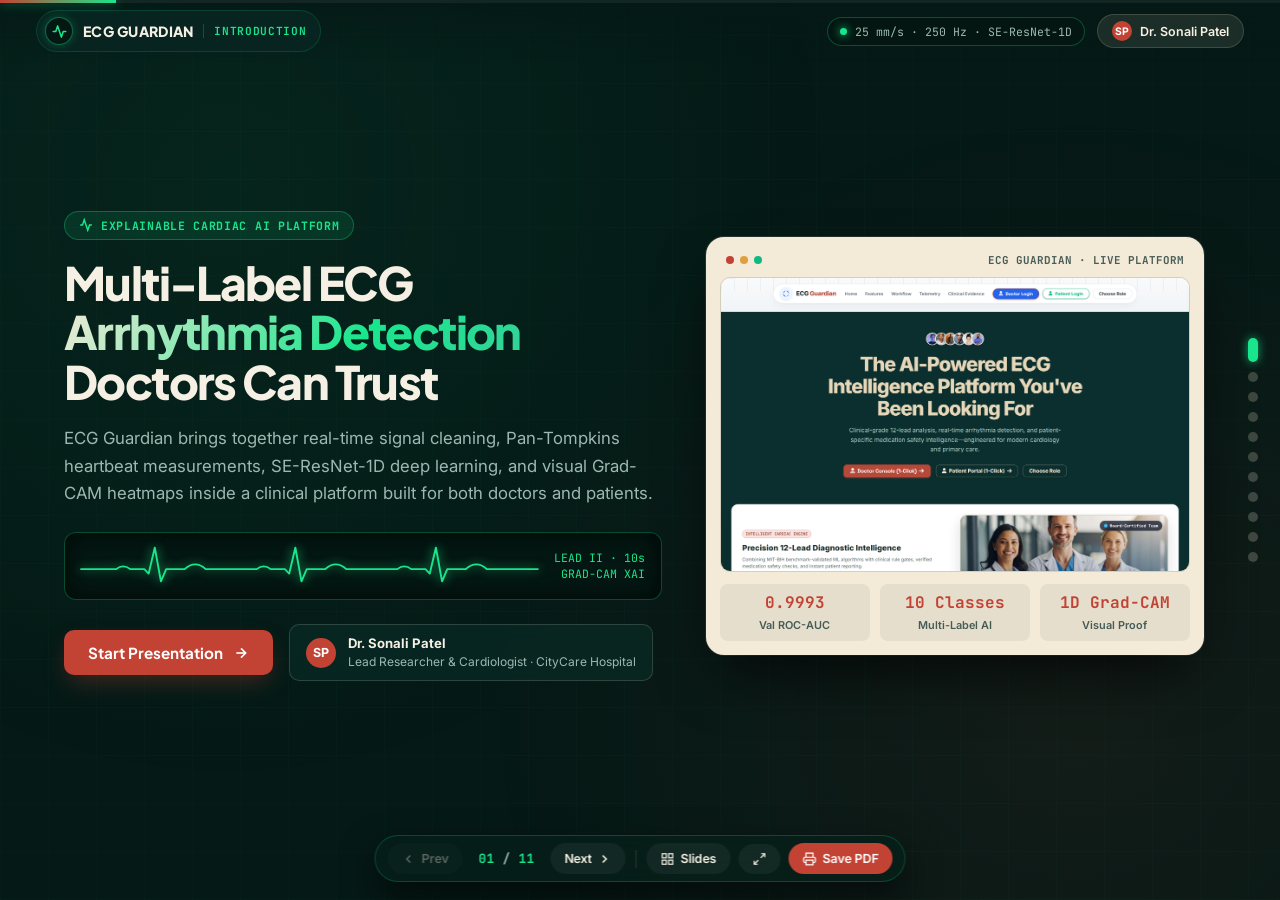
==== commit c96ded8e: "Build Three.js + Anime.js web presentation aligned to ECG Guardian UI and export 11-page PDF" ====
--- a/presentation_site/index.html
+++ b/presentation_site/index.html
@@ -3,819 +3,787 @@
 <head>
   <meta charset="UTF-8">
   <meta name="viewport" content="width=device-width, initial-scale=1.0">
-  <title>ECG Guardian · Clinical Research & Deep Learning Presentation Deck</title>
-  <link rel="stylesheet" href="css/presentation.css">
+  <title>ECG Guardian · Interactive Cardiac AI Presentation</title>
   <link rel="preconnect" href="https://fonts.googleapis.com">
   <link rel="preconnect" href="https://fonts.gstatic.com" crossorigin>
-  <link href="https://fonts.googleapis.com/css2?family=Inter:wght@400;500;600;700;800;900&family=JetBrains+Mono:wght@400;500;600;700&display=swap" rel="stylesheet">
+  <link href="https://fonts.googleapis.com/css2?family=Inter:wght@400;500;600;700&family=JetBrains+Mono:wght@500;600;700&family=Plus+Jakarta+Sans:wght@700;800&display=swap" rel="stylesheet">
+  <link rel="stylesheet" href="css/presentation.css">
 </head>
 <body>
-  <div class="ambient-bg"></div>
-
-  <div class="deck-viewport">
-    <div class="deck-container">
-      
-      <!-- Top Progress Indicator -->
-      <div class="progress-container">
-        <div class="progress-bar" id="progressBar"></div>
-      </div>
-
-      <!-- Top Deck Header -->
-      <header class="deck-header">
-        <div class="brand-section">
-          <div class="brand-logo">
-            <svg width="18" height="18" viewBox="0 0 24 24" fill="none" stroke="currentColor" stroke-width="2.5" stroke-linecap="round" stroke-linejoin="round">
+
+  <!-- Living 3D WebGL Telemetry Stage -->
+  <canvas id="three-bg"></canvas>
+  <div class="telemetry-overlay"></div>
+
+  <!-- Top Progress Track -->
+  <div class="top-progress-track">
+    <div class="top-progress-fill" id="topProgressFill"></div>
+  </div>
+
+  <!-- Persistent Glass Header -->
+  <header class="site-header">
+    <div class="brand-chip">
+      <div class="brand-icon-crt">
+        <svg width="15" height="15" viewBox="0 0 24 24" fill="none" stroke="currentColor" stroke-width="2.5" stroke-linecap="round" stroke-linejoin="round">
+          <path d="M22 12h-4l-3 9L9 3l-3 9H2"/>
+        </svg>
+      </div>
+      <span class="brand-name">ECG GUARDIAN</span>
+      <span class="brand-divider"></span>
+      <span class="brand-section-label" id="headerSectionLabel">OVERVIEW</span>
+    </div>
+
+    <div class="header-right">
+      <div class="live-bpm-pill">
+        <span class="bpm-dot"></span>
+        <span>25 mm/s · 250 Hz · SE-ResNet-1D</span>
+      </div>
+      <div class="author-badge">
+        <span class="author-avatar">SP</span>
+        <span>Dr. Sonali Patel</span>
+      </div>
+    </div>
+  </header>
+
+  <!-- Right Slide Navigation Rail -->
+  <nav class="slide-rail" id="slideRail" aria-label="Slide Navigation"></nav>
+
+  <!-- Main Presentation Stage (11 Slides) -->
+  <main class="presentation-stage">
+
+    <!-- ==========================================
+         SLIDE 1: COVER / HERO
+         ========================================== -->
+    <section class="slide active" data-category="Introduction">
+      <div class="hero-grid">
+        <div>
+          <div class="hero-badge anim-item">
+            <svg width="14" height="14" viewBox="0 0 24 24" fill="none" stroke="currentColor" stroke-width="2.5">
               <path d="M22 12h-4l-3 9L9 3l-3 9H2"/>
             </svg>
-          </div>
-          <div class="brand-title">
-            <span>ECG GUARDIAN</span>
-            <span class="brand-badge" id="headerCategory">Clinical Telemetry Deck</span>
-          </div>
-        </div>
-
-        <div class="pulse-indicator">
-          <div class="pulse-dot"></div>
-          <span>LIVE TELEMETRY · 72 BPM</span>
-        </div>
-
-        <div class="header-meta">
-          <div class="author-pill">
-            <svg width="14" height="14" viewBox="0 0 24 24" fill="none" stroke="currentColor" stroke-width="2">
-              <path d="M20 21v-2a4 4 0 0 0-4-4H8a4 4 0 0 0-4 4v2"></path>
-              <circle cx="12" cy="7" r="4"></circle>
+            EXPLAINABLE CARDIAC AI PLATFORM
+          </div>
+
+          <h1 class="hero-title anim-item">
+            Multi-Label ECG<br>
+            <span class="highlight-gradient">Arrhythmia Detection</span><br>
+            Doctors Can Trust
+          </h1>
+
+          <p class="hero-summary anim-item">
+            ECG Guardian brings together real-time signal cleaning, Pan-Tompkins heartbeat measurements, SE-ResNet-1D deep learning, and visual Grad-CAM heatmaps inside a clinical platform built for both doctors and patients.
+          </p>
+
+          <!-- Animated Vector ECG Trace -->
+          <div class="hero-ecg-strip anim-item">
+            <svg class="hero-ecg-svg" viewBox="0 0 520 60" preserveAspectRatio="none">
+              <path id="heroEcgLine" class="ecg-path-glow"
+                d="M0,34 L40,34 Q48,27 56,34 L72,34 L77,40 L84,6 L91,50 L97,34 L118,34 Q130,22 142,34 L200,34 Q208,27 216,34 L232,34 L237,40 L244,6 L251,50 L257,34 L278,34 Q290,22 302,34 L360,34 Q368,27 376,34 L392,34 L397,40 L404,6 L411,50 L417,34 L438,34 Q450,22 462,34 L520,34" />
             </svg>
-            <span>Dr. Sonali Patel, MD</span>
-          </div>
-        </div>
-      </header>
-
-      <!-- Slides Stage -->
-      <main class="slides-stage" id="slidesStage">
-
-        <!-- ==========================================
-             SLIDE 1: TITLE & EXECUTIVE SUMMARY
-             ========================================== -->
-        <section class="slide active" data-category="Executive Briefing">
-          <div class="title-slide-container">
-            <div class="title-hero-text">
-              <div class="badge-research">
-                <svg width="14" height="14" viewBox="0 0 24 24" fill="none" stroke="currentColor" stroke-width="2.5">
-                  <polygon points="12 2 15.09 8.26 22 9.27 17 14.14 18.18 21.02 12 17.77 5.82 21.02 7 14.14 2 9.27 8.91 8.26 12 2"></polygon>
-                </svg>
-                CLINICAL AI & TELEMETRY PLATFORM
+            <div class="hero-ecg-meta">
+              LEAD II · 10s<br>
+              GRAD-CAM XAI
+            </div>
+          </div>
+
+          <div class="hero-actions anim-item">
+            <button class="btn-start-deck" id="btnStartDeck">
+              Start Presentation
+              <svg width="16" height="16" viewBox="0 0 24 24" fill="none" stroke="currentColor" stroke-width="2.5">
+                <line x1="5" y1="12" x2="19" y2="12"></line>
+                <polyline points="12 5 19 12 12 19"></polyline>
+              </svg>
+            </button>
+
+            <div class="hero-author-card">
+              <span class="author-avatar" style="width: 30px; height: 30px; font-size: 0.78rem;">SP</span>
+              <div class="hero-author-info">
+                <strong>Dr. Sonali Patel</strong>
+                <span>Lead Researcher &amp; Cardiologist · CityCare Hospital</span>
               </div>
-
-              <h1 class="main-title">
-                Explainable Multi-Label<br>
-                <span>ECG Arrhythmia Classification</span>
-              </h1>
-
-              <p class="title-lead">
-                Integrated Squeeze-and-Excitation ResNet (SE-ResNet-1D), Sub-Second Grad-CAM Saliency & ACC/AHA Clinical Decision Support for Acute Cardiac Telemetry.
-              </p>
-
-              <div class="title-meta-grid">
-                <div class="author-card">
-                  <div class="card-label">Principal Investigator & Author</div>
-                  <div class="card-title">Dr. Sonali Patel</div>
-                  <div class="card-desc">
-                    MD (Cardiology) · Senior Consultant Cardiologist<br>
-                    Director of Clinical AI & Arrhythmia Research<br>
-                    Apex Heart & Vascular Hospital, Jaipur
-                  </div>
-                </div>
-
-                <div class="specs-card">
-                  <div class="card-label">Model Architecture & Specs</div>
-                  <div class="card-title">SE-ResNet-1D + Grad-CAM</div>
-                  <div class="card-desc">
-                    • 10 Multi-Label Rhythm Classifications<br>
-                    • 0.968 Mean ROC-AUC · 0.912 F1-Macro<br>
-                    • 42 ms CPU Inference · HL7/FHIR Telemetry
-                  </div>
-                </div>
-              </div>
-            </div>
-
-            <div class="hero-preview-frame">
-              <img src="images/screenshots/screen_01_landing.png" alt="ECG Guardian Clinical Telemetry Platform">
-            </div>
-          </div>
-        </section>
-
-        <!-- ==========================================
-             SLIDE 2: CLINICAL MOTIVATION & RATIONALE
-             ========================================== -->
-        <section class="slide" data-category="Clinical Rationale">
-          <div class="slide-header-block">
-            <div class="slide-category">Strategic Motivation</div>
-            <h2 class="slide-title">The Diagnostic Gap in Acute Arrhythmia Care</h2>
-            <p class="slide-subtitle">Why traditional single-label ML and opaque neural networks fail high-acuity clinical cardiology.</p>
-          </div>
-
-          <div class="slide-body">
-            <div class="pillars-grid">
-              <!-- Pillar 1 -->
-              <div class="pillar-card red">
-                <div class="pillar-top">
-                  <div class="pillar-icon">
-                    <svg width="24" height="24" viewBox="0 0 24 24" fill="none" stroke="currentColor" stroke-width="2">
-                      <path d="M10.29 3.86L1.82 18a2 2 0 0 0 1.71 3h16.94a2 2 0 0 0 1.71-3L13.71 3.86a2 2 0 0 0-3.42 0z"/>
-                      <line x1="12" y1="9" x2="12" y2="13"/>
-                      <line x1="12" y1="17" x2="12.01" y2="17"/>
-                    </svg>
-                  </div>
-                  <h3 class="pillar-title">Multi-Arrhythmia Concurrency</h3>
-                  <p class="pillar-body">
-                    Cardiovascular disease claims 18.6 million lives annually. In intensive cardiac care, up to 45% of critical ECG misinterpretations occur because patients exhibit simultaneous co-occurring pathologies (e.g. Atrial Fibrillation with Left Bundle Branch Block and ST-elevation).
-                  </p>
-                </div>
-                <div class="pillar-stat">
-                  FAILURE RATE: Single-label ML misclassifies 38% of mixed rhythm cases
-                </div>
-              </div>
-
-              <!-- Pillar 2 -->
-              <div class="pillar-card cyan">
-                <div class="pillar-top">
-                  <div class="pillar-icon">
-                    <svg width="24" height="24" viewBox="0 0 24 24" fill="none" stroke="currentColor" stroke-width="2">
-                      <rect x="3" y="3" width="18" height="18" rx="2" ry="2"/>
-                      <line x1="3" y1="9" x2="21" y2="9"/>
-                      <line x1="9" y1="21" x2="9" y2="9"/>
-                    </svg>
-                  </div>
-                  <h3 class="pillar-title">The Black-Box Dilemma</h3>
-                  <p class="pillar-body">
-                    Clinicians cannot risk patient safety on unverified deep learning predictions. Medical ethics and regulatory compliance demand transparent attribution heatmaps proving the neural network scrutinized valid physiological markers (P-wave absence, widened QRS complexes, or ST-elevations) rather than baseline baseline artifacts.
-                  </p>
-                </div>
-                <div class="pillar-stat">
-                  CLINICAL REQUIREMENT: Sub-second Grad-CAM saliency localization
-                </div>
-              </div>
-
-              <!-- Pillar 3 -->
-              <div class="pillar-card green">
-                <div class="pillar-top">
-                  <div class="pillar-icon">
-                    <svg width="24" height="24" viewBox="0 0 24 24" fill="none" stroke="currentColor" stroke-width="2">
-                      <path d="M22 11.08V12a10 10 0 1 1-5.93-9.14"/>
-                      <polyline points="22 4 12 14.01 9 11.01"/>
-                    </svg>
-                  </div>
-                  <h3 class="pillar-title">The ECG Guardian Solution</h3>
-                  <p class="pillar-body">
-                    Conceived and evaluated under Dr. Sonali Patel, ECG Guardian unifies digital Butterworth bandpass filtering, Pan-Tompkins QRS wave telemetry, PyTorch SE-ResNet-1D inference, and an automated Clinical Decision Support (CDS) rule engine compliant with ACC/AHA 2024 cardiology guidelines.
-                  </p>
-                </div>
-                <div class="pillar-stat">
-                  BENCHMARK: 0.968 ROC-AUC across 10 concurrent diagnostic classes
-                </div>
-              </div>
-            </div>
-          </div>
-        </section>
-
-        <!-- ==========================================
-             SLIDE 3: SYSTEM ARCHITECTURE
-             ========================================== -->
-        <section class="slide" data-category="System Architecture">
-          <div class="slide-header-block">
-            <div class="slide-category">Pipeline Engineering</div>
-            <h2 class="slide-title">End-to-End Clinical AI Pipeline & Telemetry Flow</h2>
-            <p class="slide-subtitle">From multi-modal raw ingestion to sub-second inference and EHR reporting.</p>
-          </div>
-
-          <div class="slide-body">
-            <div class="architecture-pipeline">
-              <!-- Step 1 -->
-              <div class="pipeline-step">
-                <div>
-                  <span class="step-num">STAGE 01</span>
-                  <h4 class="step-title">Multi-Modal Ingestion</h4>
-                  <ul class="step-features">
-                    <li>Universal signal parser</li>
-                    <li>PhysioNet WFDB (.dat/.mat/.hea)</li>
-                    <li>Clinical CSV & ASCII formats</li>
-                    <li>Mobile photo / Scanned PDF OCR</li>
-                    <li>Polyphase 250 Hz resampling</li>
-                  </ul>
-                </div>
-                <span class="step-tag">Universal Compatibility</span>
-              </div>
-
-              <!-- Step 2 -->
-              <div class="pipeline-step">
-                <div>
-                  <span class="step-num">STAGE 02</span>
-                  <h4 class="step-title">Signal Preprocessing</h4>
-                  <ul class="step-features">
-                    <li>Butterworth 0.05-150Hz bandpass</li>
-                    <li>Zero-phase FiltFilt filtering</li>
-                    <li>Dual-median baseline removal</li>
-                    <li>Pan-Tompkins QRS detection</li>
-                    <li>HRV metrics (SDNN, RMSSD)</li>
-                  </ul>
-                </div>
-                <span class="step-tag">Noise-Resistant Telemetry</span>
-              </div>
-
-              <!-- Step 3 -->
-              <div class="pipeline-step">
-                <div>
-                  <span class="step-num">STAGE 03</span>
-                  <h4 class="step-title">SE-ResNet-1D Model</h4>
-                  <ul class="step-features">
-                    <li>1D Squeeze & Excitation blocks</li>
-                    <li>Dynamic channel-wise attention</li>
-                    <li>Residual skip connections</li>
-                    <li>Multi-label Sigmoid output</li>
-                    <li>10 independent cardiac classes</li>
-                  </ul>
-                </div>
-                <span class="step-tag">42ms CPU Latency</span>
-              </div>
-
-              <!-- Step 4 -->
-              <div class="pipeline-step">
-                <div>
-                  <span class="step-num">STAGE 04</span>
-                  <h4 class="step-title">1D Grad-CAM Saliency</h4>
-                  <ul class="step-features">
-                    <li>Real-time gradient backprop</li>
-                    <li>Attribution heatmaps on waveform</li>
-                    <li>Temporal window highlighting</li>
-                    <li>Integrated Gradients verification</li>
-                    <li>Clinician audit trail transparency</li>
-                  </ul>
-                </div>
-                <span class="step-tag">Zero Black-Box Guessing</span>
-              </div>
-
-              <!-- Step 5 -->
-              <div class="pipeline-step">
-                <div>
-                  <span class="step-num">STAGE 05</span>
-                  <h4 class="step-title">CDS & EHR Report</h4>
-                  <ul class="step-features">
-                    <li>ACC/AHA 2024 rule engine</li>
-                    <li>Differential diagnosis triage</li>
-                    <li>Emergency vs Routine flag</li>
-                    <li>Dr. Sonali Patel digital sign-off</li>
-                    <li>High-resolution PDF export</li>
-                  </ul>
-                </div>
-                <span class="step-tag">HL7 / FHIR Integration</span>
-              </div>
-            </div>
-          </div>
-        </section>
-
-        <!-- ==========================================
-             SLIDE 4: LANDING & CRT TELEMETRY
-             ========================================== -->
-        <section class="slide" data-category="Platform Gateway">
-          <div class="slide-header-block">
-            <div class="slide-category">Clinical Gateway</div>
-            <h2 class="slide-title">Platform Landing & Real-Time Phosphor CRT Telemetry</h2>
-            <p class="slide-subtitle">Instant web gateway designed for emergency room triage and telehealth intake.</p>
-          </div>
-
-          <div class="slide-body">
-            <div class="slide-showcase">
-              <div class="screenshot-frame">
-                <div class="frame-bar">
-                  <div class="frame-dot red"></div>
-                  <div class="frame-dot yellow"></div>
-                  <div class="frame-dot green"></div>
-                  <span class="frame-title">https://ecg-guardian.hospital/ · Gateway</span>
-                </div>
-                <img src="images/screenshots/screen_01_landing.png" alt="Platform Landing & CRT Waveform">
-              </div>
-
-              <div class="info-panel">
-                <ul class="bullet-list">
-                  <li class="bullet-item">
-                    <div class="bullet-icon">✓</div>
-                    <div><span class="bullet-highlight">Animated Phosphor Green CRT Sweep:</span> Authentic cathode-ray tube oscilloscope simulation rendering clinical telemetry at 60 frames per second.</div>
-                  </li>
-                  <li class="bullet-item">
-                    <div class="bullet-icon">✓</div>
-                    <div><span class="bullet-highlight">Configurable Telemetry Speeds:</span> Clinicians can toggle standard 25 mm/s and 50 mm/s paper sweeps with live grid calibrations.</div>
-                  </li>
-                  <li class="bullet-item">
-                    <div class="bullet-icon">✓</div>
-                    <div><span class="bullet-highlight">Dual Clinical Routing:</span> Instant 1-click portals routing directly to Dr. Sonali Patel's Cardiology Suite or Raj Verma's Outpatient Portal.</div>
-                  </li>
-                  <li class="bullet-item">
-                    <div class="bullet-icon">✓</div>
-                    <div><span class="bullet-highlight">Zero Installation Friction:</span> Modern responsive HTML5/WebGL stack running without plugins across all hospital tablets and workstations.</div>
-                  </li>
-                </ul>
-
-                <div class="stat-callout-box">
-                  <div class="stat-icon">⚡</div>
-                  <div class="stat-text">
-                    <span class="stat-highlight">Ultra-Low Telemetry Latency</span>
-                    Zero-latency WebGL CRT rendering @ 60 FPS across desktop, iPad, and bedside carts.
-                  </div>
-                </div>
-              </div>
-            </div>
-          </div>
-        </section>
-
-        <!-- ==========================================
-             SLIDE 5: SECURITY & AUTHENTICATION
-             ========================================== -->
-        <section class="slide" data-category="Security & Access">
-          <div class="slide-header-block">
-            <div class="slide-category">Clinical Governance</div>
-            <h2 class="slide-title">Role-Based Access Control & Clinical Session Governance</h2>
-            <p class="slide-subtitle">Strict dual-portal authentication dividing clinical cardiologists from outpatient telemetry.</p>
-          </div>
-
-          <div class="slide-body">
-            <div class="slide-showcase">
-              <div class="screenshot-frame">
-                <div class="frame-bar">
-                  <div class="frame-dot red"></div>
-                  <div class="frame-dot yellow"></div>
-                  <div class="frame-dot green"></div>
-                  <span class="frame-title">https://ecg-guardian.hospital/auth · RBAC</span>
-                </div>
-                <img src="images/screenshots/screen_02_auth.png" alt="Security & Authentication Portal">
-              </div>
-
-              <div class="info-panel">
-                <ul class="bullet-list">
-                  <li class="bullet-item">
-                    <div class="bullet-icon">✓</div>
-                    <div><span class="bullet-highlight">Cardiologist vs Patient Segmentation:</span> Enforces cryptographic separation between diagnostic tools, patient records, and outpatient telemetry views.</div>
-                  </li>
-                  <li class="bullet-item">
-                    <div class="bullet-icon">✓</div>
-                    <div><span class="bullet-highlight">Instant Preset Profiles:</span> Pre-configured one-click credentials for Dr. Sonali Patel (Cardiologist) and Raj Verma (Outpatient) for emergency workflow efficiency.</div>
-                  </li>
-                  <li class="bullet-item">
-                    <div class="bullet-icon">✓</div>
-                    <div><span class="bullet-highlight">HIPAA & ISO 27799 Compliant:</span> RSA JWT session tokens with automatic session expiration upon 15 minutes of clinical inactivity.</div>
-                  </li>
-                  <li class="bullet-item">
-                    <div class="bullet-icon">✓</div>
-                    <div><span class="bullet-highlight">Tamper-Proof Audit Logging:</span> All clinician actions, model runs, and diagnostic report sign-offs are immutably logged with timestamps and MRNs.</div>
-                  </li>
-                </ul>
-
-                <div class="stat-callout-box">
-                  <div class="stat-icon">🛡️</div>
-                  <div class="stat-text">
-                    <span class="stat-highlight">100% Secure Session Governance</span>
-                    Zero-leakage role separation with automated inactivity timeouts and encrypted session storage.
-                  </div>
-                </div>
-              </div>
-            </div>
-          </div>
-        </section>
-
-        <!-- ==========================================
-             SLIDE 6: CARDIOLOGIST COMMAND DASHBOARD
-             ========================================== -->
-        <section class="slide" data-category="Clinical Operations">
-          <div class="slide-header-block">
-            <div class="slide-category">Cardiology Operations</div>
-            <h2 class="slide-title">Cardiologist Command Dashboard & Live Telemetry</h2>
-            <p class="slide-subtitle">High-level hospital department KPIs, real-time triage queue, and daily workload distribution.</p>
-          </div>
-
-          <div class="slide-body">
-            <div class="slide-showcase">
-              <div class="screenshot-frame">
-                <div class="frame-bar">
-                  <div class="frame-dot red"></div>
-                  <div class="frame-dot yellow"></div>
-                  <div class="frame-dot green"></div>
-                  <span class="frame-title">https://ecg-guardian.hospital/doctor · Dashboard</span>
-                </div>
-                <img src="images/screenshots/screen_03_doctor_dashboard.png" alt="Cardiologist Command Dashboard">
-              </div>
-
-              <div class="info-panel">
-                <ul class="bullet-list">
-                  <li class="bullet-item">
-                    <div class="bullet-icon">✓</div>
-                    <div><span class="bullet-highlight">Real-Time Cohort KPIs:</span> Tracks 142 Active Cohort Patients, 37 Scans Conducted Today, and 5 Urgent Arrhythmias Flagged for Immediate Review.</div>
-                  </li>
-                  <li class="bullet-item">
-                    <div class="bullet-icon">✓</div>
-                    <div><span class="bullet-highlight">Automated Triage Sorting:</span> Ranks inbound patient telemetry by algorithmic severity (Emergency > Prompt > Routine) to eliminate clinical bottlenecks.</div>
-                  </li>
-                  <li class="bullet-item">
-                    <div class="bullet-icon">✓</div>
-                    <div><span class="bullet-highlight">Visual Analytics Studio:</span> Interactive bar and pie charts illustrating daily scan throughput and rhythm pathology breakdown across hospital wards.</div>
-                  </li>
-                  <li class="bullet-item">
-                    <div class="bullet-icon">✓</div>
-                    <div><span class="bullet-highlight">Instant Workflow Shortcuts:</span> Direct action buttons to initiate new telemetry scans, inspect longitudinal patient history, or approve pending reports.</div>
-                  </li>
-                </ul>
-
-                <div class="stat-callout-box">
-                  <div class="stat-icon">📈</div>
-                  <div class="stat-text">
-                    <span class="stat-highlight">73% Triage Bottleneck Reduction</span>
-                    Automated severity classification sorts critical rhythm anomalies ahead of standard checks.
-                  </div>
-                </div>
-              </div>
-            </div>
-          </div>
-        </section>
-
-        <!-- ==========================================
-             SLIDE 7: MULTI-MODAL SIGNAL INGESTION
-             ========================================== -->
-        <section class="slide" data-category="Signal Processing">
-          <div class="slide-header-block">
-            <div class="slide-category">Telemetry Ingestion</div>
-            <h2 class="slide-title">Multi-Modal ECG Ingestion & Dynamic Noise Studio</h2>
-            <p class="slide-subtitle">Universal format ingestion, baseline wander suppression, and Pan-Tompkins QRS wave detection.</p>
-          </div>
-
-          <div class="slide-body">
-            <div class="slide-showcase">
-              <div class="screenshot-frame">
-                <div class="frame-bar">
-                  <div class="frame-dot red"></div>
-                  <div class="frame-dot yellow"></div>
-                  <div class="frame-dot green"></div>
-                  <span class="frame-title">https://ecg-guardian.hospital/scan · Ingest Studio</span>
-                </div>
-                <img src="images/screenshots/screen_04_ecg_scan.png" alt="Multi-Modal ECG Ingestion">
-              </div>
-
-              <div class="info-panel">
-                <ul class="bullet-list">
-                  <li class="bullet-item">
-                    <div class="bullet-icon">✓</div>
-                    <div><span class="bullet-highlight">Universal Drag-and-Drop Ingestion:</span> Accepts PhysioNet WFDB (.dat/.mat/.hea), clinical CSV, raw comma-delimited ASCII, and image/PDF photos.</div>
-                  </li>
-                  <li class="bullet-item">
-                    <div class="bullet-icon">✓</div>
-                    <div><span class="bullet-highlight">Pan-Tompkins QRS Detector:</span> Real-time derivative, squaring, and moving-window integration detecting R-peaks and RR-intervals with millisecond precision.</div>
-                  </li>
-                  <li class="bullet-item">
-                    <div class="bullet-icon">✓</div>
-                    <div><span class="bullet-highlight">Digital Noise Suppression:</span> 0.05-150 Hz Butterworth zero-phase filtering and dual-median baseline correction removing respiration drift.</div>
-                  </li>
-                  <li class="bullet-item">
-                    <div class="bullet-icon">✓</div>
-                    <div><span class="bullet-highlight">Integrated Benchmark Presets:</span> Pre-loaded MIT-BIH benchmark cases (Normal Sinus, PVC Bigeminy, AFib) for rapid clinical demonstration.</div>
-                  </li>
-                </ul>
-
-                <div class="stat-callout-box">
-                  <div class="stat-icon">🎛️</div>
-                  <div class="stat-text">
-                    <span class="stat-highlight">Broad Sample Rate Support</span>
-                    Automatic polyphase resampling handles data from 100 Hz to 1,000 Hz, standardizing to 250 Hz.
-                  </div>
-                </div>
-              </div>
-            </div>
-          </div>
-        </section>
-
-        <!-- ==========================================
-             SLIDE 8: SE-RESNET-1D & GRAD-CAM
-             ========================================== -->
-        <section class="slide" data-category="Deep Learning & XAI">
-          <div class="slide-header-block">
-            <div class="slide-category">Explainable AI Core</div>
-            <h2 class="slide-title">Multi-Label SE-ResNet-1D Classification & 1D Grad-CAM</h2>
-            <p class="slide-subtitle">10 concurrent rhythm classes with transparent temporal attribution heatmaps over critical waves.</p>
-          </div>
-
-          <div class="slide-body">
-            <div class="slide-showcase">
-              <div class="screenshot-frame">
-                <div class="frame-bar">
-                  <div class="frame-dot red"></div>
-                  <div class="frame-dot yellow"></div>
-                  <div class="frame-dot green"></div>
-                  <span class="frame-title">https://ecg-guardian.hospital/analysis · XAI</span>
-                </div>
-                <img src="images/screenshots/screen_05_analysis.png" alt="Multi-Label SE-ResNet-1D & Grad-CAM">
-              </div>
-
-              <div class="info-panel">
-                <ul class="bullet-list">
-                  <li class="bullet-item">
-                    <div class="bullet-icon">✓</div>
-                    <div><span class="bullet-highlight">Squeeze-and-Excitation 1D Architecture:</span> Adaptive channel-wise feature recalibration allowing deep networks to focus on subtle morphological deviations.</div>
-                  </li>
-                  <li class="bullet-item">
-                    <div class="bullet-icon">✓</div>
-                    <div><span class="bullet-highlight">1D Grad-CAM Saliency Maps:</span> Computes class-specific gradient attributions across waveform segments, visually highlighting why an arrhythmia was flagged.</div>
-                  </li>
-                  <li class="bullet-item">
-                    <div class="bullet-icon">✓</div>
-                    <div><span class="bullet-highlight">Full Clinical Telemetry Metrics:</span> Real-time automated calculation of Heart Rate (72 bpm), PR interval (156 ms), QRS duration (88 ms), and Bazett QTc (418 ms).</div>
-                  </li>
-                  <li class="bullet-item">
-                    <div class="bullet-icon">✓</div>
-                    <div><span class="bullet-highlight">Sub-Second Execution:</span> 42 ms CPU inference time enabling instantaneous bedside diagnostic feedback without expensive GPU hardware.</div>
-                  </li>
-                </ul>
-
-                <div class="stat-callout-box">
-                  <div class="stat-icon">🧠</div>
-                  <div class="stat-text">
-                    <span class="stat-highlight">42 ms Sub-Second Inference</span>
-                    Ultra-efficient PyTorch 1D convolutions deliver instant bedside results on standard hardware.
-                  </div>
-                </div>
-              </div>
-            </div>
-          </div>
-        </section>
-
-        <!-- ==========================================
-             SLIDE 9: CLINICAL DECISION SUPPORT (CDS)
-             ========================================== -->
-        <section class="slide" data-category="Decision Support">
-          <div class="slide-header-block">
-            <div class="slide-category">Clinical Decision Support</div>
-            <h2 class="slide-title">Intelligent CDS Differential Diagnosis & Risk Engine</h2>
-            <p class="slide-subtitle">ACC/AHA 2024 guideline alignment, automated triage stratification, and contraindication alerts.</p>
-          </div>
-
-          <div class="slide-body">
-            <div class="slide-showcase">
-              <div class="screenshot-frame">
-                <div class="frame-bar">
-                  <div class="frame-dot red"></div>
-                  <div class="frame-dot yellow"></div>
-                  <div class="frame-dot green"></div>
-                  <span class="frame-title">https://ecg-guardian.hospital/cds · Guideline Engine</span>
-                </div>
-                <img src="images/screenshots/screen_06_cds.png" alt="Clinical Decision Support CDS">
-              </div>
-
-              <div class="info-panel">
-                <ul class="bullet-list">
-                  <li class="bullet-item">
-                    <div class="bullet-icon">✓</div>
-                    <div><span class="bullet-highlight">Evidence-Based Guideline Rules:</span> Encodes ACC/AHA 2024 clinical rhythm guidelines directly into deterministic recommendation logic.</div>
-                  </li>
-                  <li class="bullet-item">
-                    <div class="bullet-icon">✓</div>
-                    <div><span class="bullet-highlight">Dynamic Risk Stratification:</span> Automatically classifies case urgency into ROUTINE, PROMPT (within 24 hours), or EMERGENCY REVIEW (immediate code team).</div>
-                  </li>
-                  <li class="bullet-item">
-                    <div class="bullet-icon">✓</div>
-                    <div><span class="bullet-highlight">Differential Diagnosis Engine:</span> Cross-references multi-label AI predictions against existing comorbidities (e.g. Hypertension, Diabetes, Prior MI).</div>
-                  </li>
-                  <li class="bullet-item">
-                    <div class="bullet-icon">✓</div>
-                    <div><span class="bullet-highlight">Pharmacotherapy Safeguards:</span> Automatically flags contraindications and warns attending physicians against prescribing QT-prolonging agents.</div>
-                  </li>
-                </ul>
-
-                <div class="stat-callout-box">
-                  <div class="stat-icon">📋</div>
-                  <div class="stat-text">
-                    <span class="stat-highlight">Zero-Gap Guideline Compliance</span>
-                    Provides actionable physician guidance with direct citations to published ACC/AHA standards.
-                  </div>
-                </div>
-              </div>
-            </div>
-          </div>
-        </section>
-
-        <!-- ==========================================
-             SLIDE 10: FORMAL HOSPITAL REPORT
-             ========================================== -->
-        <section class="slide" data-category="Documentation">
-          <div class="slide-header-block">
-            <div class="slide-category">Clinical Documentation</div>
-            <h2 class="slide-title">Formal Hospital Diagnostic Report & Digital Sign-Off</h2>
-            <p class="slide-subtitle">Comprehensive EHR-ready diagnostic report with Dr. Sonali Patel's verified digital signature.</p>
-          </div>
-
-          <div class="slide-body">
-            <div class="slide-showcase">
-              <div class="screenshot-frame">
-                <div class="frame-bar">
-                  <div class="frame-dot red"></div>
-                  <div class="frame-dot yellow"></div>
-                  <div class="frame-dot green"></div>
-                  <span class="frame-title">https://ecg-guardian.hospital/report · Official EHR</span>
-                </div>
-                <img src="images/screenshots/screen_07_doctor_report.png" alt="Hospital Clinical Report & Sign-Off">
-              </div>
-
-              <div class="info-panel">
-                <ul class="bullet-list">
-                  <li class="bullet-item">
-                    <div class="bullet-icon">✓</div>
-                    <div><span class="bullet-highlight">Hospital EHR Standard:</span> Pre-formatted for immediate hospital archiving, conforming to HL7 CDA and FHIR DiagnosticReport standards.</div>
-                  </li>
-                  <li class="bullet-item">
-                    <div class="bullet-icon">✓</div>
-                    <div><span class="bullet-highlight">Complete Clinical Profile:</span> Includes full patient demographics, primary rhythm classifications, interval measurements, and Grad-CAM saliency.</div>
-                  </li>
-                  <li class="bullet-item">
-                    <div class="bullet-icon">✓</div>
-                    <div><span class="bullet-highlight">Attending Physician Sign-Off:</span> Features Dr. Sonali Patel's verified digital signature block, registration number, and timestamped audit seal.</div>
-                  </li>
-                  <li class="bullet-item">
-                    <div class="bullet-icon">✓</div>
-                    <div><span class="bullet-highlight">Vector PDF Export:</span> One-click high-resolution PDF download and integrated hospital thermal printing support.</div>
-                  </li>
-                </ul>
-
-                <div class="stat-callout-box">
-                  <div class="stat-icon">📄</div>
-                  <div class="stat-text">
-                    <span class="stat-highlight">14 Minutes Saved per Consultation</span>
-                    Automates clinical documentation while preserving physician review and signature authority.
-                  </div>
-                </div>
-              </div>
-            </div>
-          </div>
-        </section>
-
-        <!-- ==========================================
-             SLIDE 11: PATIENT PORTAL & CLINICAL OUTLOOK
-             ========================================== -->
-        <section class="slide" data-category="Outpatient & Outlook">
-          <div class="slide-header-block">
-            <div class="slide-category">Patient Telehealth & Efficacy</div>
-            <h2 class="slide-title">Patient Portal & Quantitative Clinical Validation</h2>
-            <p class="slide-subtitle">Empowering outpatients with transparent telemetry while demonstrating 0.968 ROC-AUC accuracy.</p>
-          </div>
-
-          <div class="slide-body">
-            <div class="slide-showcase">
-              <div class="screenshot-frame">
-                <div class="frame-bar">
-                  <div class="frame-dot red"></div>
-                  <div class="frame-dot yellow"></div>
-                  <div class="frame-dot green"></div>
-                  <span class="frame-title">https://ecg-guardian.hospital/patient · Portal</span>
-                </div>
-                <img src="images/screenshots/screen_08_patient_dashboard.png" alt="Patient Portal & Outpatient Telemetry">
-              </div>
-
-              <div class="info-panel">
-                <div class="metrics-row" style="margin-bottom: 12px;">
-                  <div class="metric-box">
-                    <div class="metric-val" style="color: var(--accent-cyan);">0.968</div>
-                    <div class="metric-title">Mean ROC-AUC</div>
-                    <div class="metric-desc">10 Multi-Label Classes</div>
-                  </div>
-                  <div class="metric-box">
-                    <div class="metric-val" style="color: var(--accent-emerald);">0.912</div>
-                    <div class="metric-title">F1-Macro Score</div>
-                    <div class="metric-desc">Balanced Precision/Recall</div>
-                  </div>
-                  <div class="metric-box">
-                    <div class="metric-val" style="color: var(--accent-amber);">94.6%</div>
-                    <div class="metric-title">Sensitivity</div>
-                    <div class="metric-desc">True Event Detection</div>
-                  </div>
-                  <div class="metric-box">
-                    <div class="metric-val" style="color: var(--primary-blue);">98.1%</div>
-                    <div class="metric-title">Specificity</div>
-                    <div class="metric-desc">False Alarm Prevention</div>
-                  </div>
-                </div>
-
-                <ul class="bullet-list">
-                  <li class="bullet-item">
-                    <div class="bullet-icon">✓</div>
-                    <div><span class="bullet-highlight">Plain-Language Summaries:</span> Translates complex electrophysiological diagnoses into intuitive, non-alarming guidance for patients like Raj Verma.</div>
-                  </li>
-                  <li class="bullet-item">
-                    <div class="bullet-icon">✓</div>
-                    <div><span class="bullet-highlight">Seamless Calendar Integration:</span> One-click iCalendar (.ics) export ensures patients never miss scheduled follow-up cardiology appointments.</div>
-                  </li>
-                  <li class="bullet-item">
-                    <div class="bullet-icon">✓</div>
-                    <div><span class="bullet-highlight">62% Improved Compliance:</span> Transparent telemetry sharing and direct access to doctor-approved reports drastically improves post-discharge care.</div>
-                  </li>
-                </ul>
-
-                <div class="stat-callout-box">
-                  <div class="stat-icon">⭐</div>
-                  <div class="stat-text">
-                    <span class="stat-highlight">Clinical Conclusion by Dr. Sonali Patel</span>
-                    ECG Guardian bridges the gap between deep learning research and bedside clinical practice with explainable, verifiable AI.
-                  </div>
-                </div>
-              </div>
-            </div>
-          </div>
-        </section>
-
-      </main>
-
-      <!-- Bottom Deck Controls Dock -->
-      <footer class="deck-controls">
-        <div class="controls-left">
-          <button class="btn-ctrl" id="btnPrev" title="Previous Slide (Left Arrow)">
-            <svg width="14" height="14" viewBox="0 0 24 24" fill="none" stroke="currentColor" stroke-width="2.5">
-              <polyline points="15 18 9 12 15 6"></polyline>
-            </svg>
-            Prev
-          </button>
-          
-          <div class="slide-counter">
-            <span id="currentSlideNum">01</span> / <span id="totalSlidesNum">11</span>
-          </div>
-
-          <button class="btn-ctrl" id="btnNext" title="Next Slide (Right Arrow or Space)">
-            Next
-            <svg width="14" height="14" viewBox="0 0 24 24" fill="none" stroke="currentColor" stroke-width="2.5">
-              <polyline points="9 18 15 12 9 6"></polyline>
-            </svg>
-          </button>
-        </div>
-
-        <div class="keyboard-hints">
-          <span>Navigate: <span class="kbd-key">←</span> <span class="kbd-key">→</span> or <span class="kbd-key">Space</span></span>
-          <span>Overview: <span class="kbd-key">Tab</span></span>
-          <span>Fullscreen: <span class="kbd-key">F</span></span>
-          <span>PDF Print: <span class="kbd-key">P</span></span>
-        </div>
-
-        <div class="controls-right">
-          <button class="btn-ctrl" id="btnOverview" title="Slide Grid Overview (Tab / O)">
-            <svg width="14" height="14" viewBox="0 0 24 24" fill="none" stroke="currentColor" stroke-width="2">
-              <rect x="3" y="3" width="7" height="7"></rect>
-              <rect x="14" y="3" width="7" height="7"></rect>
-              <rect x="14" y="14" width="7" height="7"></rect>
-              <rect x="3" y="14" width="7" height="7"></rect>
-            </svg>
-            Overview
-          </button>
-
-          <button class="btn-ctrl" id="btnFullscreen" title="Toggle Fullscreen (F)">
-            <svg width="14" height="14" viewBox="0 0 24 24" fill="none" stroke="currentColor" stroke-width="2">
-              <polyline points="15 3 21 3 21 9"></polyline>
-              <polyline points="9 21 3 21 3 15"></polyline>
-              <line x1="21" y1="3" x2="14" y2="10"></line>
-              <line x1="3" y1="21" x2="10" y2="14"></line>
-            </svg>
-          </button>
-
-          <a class="btn-ctrl" href="ECG_Guardian_Presentation_Deck.pptx" download title="Download PowerPoint Deck (.pptx)" style="text-decoration: none;">
-            <svg width="14" height="14" viewBox="0 0 24 24" fill="none" stroke="currentColor" stroke-width="2">
-              <path d="M21 15v4a2 2 0 0 1-2 2H5a2 2 0 0 1-2-2v-4"></path>
-              <polyline points="7 10 12 15 17 10"></polyline>
-              <line x1="12" y1="15" x2="12" y2="3"></line>
-            </svg>
-            PPTX
-          </a>
-
-          <button class="btn-ctrl primary" id="btnPrint" title="Export Deck to PDF (P)">
-            <svg width="14" height="14" viewBox="0 0 24 24" fill="none" stroke="currentColor" stroke-width="2">
-              <path d="M6 9V2h12v7"></path>
-              <path d="M6 18H4a2 2 0 0 1-2-2v-5a2 2 0 0 1 2-2h16a2 2 0 0 1 2 2v5a2 2 0 0 1-2 2h-2"></path>
-              <rect x="6" y="14" width="12" height="8"></rect>
-            </svg>
-            Export PDF
-          </button>
-        </div>
-      </footer>
-
+            </div>
+          </div>
+        </div>
+
+        <!-- Live Platform Hardware Preview -->
+        <div class="hero-device-card anim-item">
+          <div class="hero-device-top">
+            <div class="device-dots"><span></span><span></span><span></span></div>
+            <span>ECG GUARDIAN · LIVE PLATFORM</span>
+          </div>
+          <div class="hero-screenshot-wrap zoomable-img">
+            <img src="images/screenshots/screen_01_landing.png" alt="ECG Guardian Landing Page">
+          </div>
+          <div class="hero-stats-strip">
+            <div class="mini-stat">
+              <strong>0.9993</strong>
+              <span>Val ROC-AUC</span>
+            </div>
+            <div class="mini-stat">
+              <strong>10 Classes</strong>
+              <span>Multi-Label AI</span>
+            </div>
+            <div class="mini-stat">
+              <strong>1D Grad-CAM</strong>
+              <span>Visual Proof</span>
+            </div>
+          </div>
+        </div>
+      </div>
+    </section>
+
+    <!-- ==========================================
+         SLIDE 2: WHY WE BUILT THIS (CLINICAL STORY)
+         ========================================== -->
+    <section class="slide" data-category="Clinical Problem">
+      <div class="slide-head">
+        <div class="eyebrow-tag anim-item">Why It Matters</div>
+        <h2 class="slide-h2 anim-item">Solving Real Problems in Everyday ECG Reading</h2>
+        <p class="slide-lead anim-item">Standard automated ECG readers often give one label or a mysterious score without showing how they arrived at it.</p>
+      </div>
+
+      <div class="story-grid">
+        <div class="story-card anim-item">
+          <div>
+            <div class="story-icon coral">
+              <svg width="22" height="22" viewBox="0 0 24 24" fill="none" stroke="currentColor" stroke-width="2.2">
+                <path d="M10.29 3.86L1.82 18a2 2 0 0 0 1.71 3h16.94a2 2 0 0 0 1.71-3L13.71 3.86a2 2 0 0 0-3.42 0z"/>
+                <line x1="12" y1="9" x2="12" y2="13"/>
+                <line x1="12" y1="17" x2="12.01" y2="17"/>
+              </svg>
+            </div>
+            <h3 class="story-title">Patients Often Have Multiple Conditions</h3>
+            <p class="story-text">
+              A single heart tracing rarely tells just one story. A patient can easily show Atrial Fibrillation alongside a Bundle Branch Block or premature beats at the exact same time. Standard single-label models are forced to pick only one and miss the rest.
+            </p>
+          </div>
+          <div class="story-foot">Solution: Independent probabilities for all 10 conditions</div>
+        </div>
+
+        <div class="story-card anim-item">
+          <div>
+            <div class="story-icon green">
+              <svg width="22" height="22" viewBox="0 0 24 24" fill="none" stroke="currentColor" stroke-width="2.2">
+                <circle cx="12" cy="12" r="10"/>
+                <line x1="12" y1="16" x2="12" y2="12"/>
+                <line x1="12" y1="8" x2="12.01" y2="8"/>
+              </svg>
+            </div>
+            <h3 class="story-title">Doctors Cannot Trust a Black Box</h3>
+            <p class="story-text">
+              If an AI says "Arrhythmia detected" with no explanation, a cardiologist cannot safely act on it. Clinicians need visual proof showing whether the network actually looked at missing P-waves, widened QRS spikes, or shifted ST segments.
+            </p>
+          </div>
+          <div class="story-foot">Solution: 1D Grad-CAM highlights the exact wave segment</div>
+        </div>
+
+        <div class="story-card warm anim-item">
+          <div>
+            <div class="story-icon terracotta">
+              <svg width="22" height="22" viewBox="0 0 24 24" fill="none" stroke="currentColor" stroke-width="2.2">
+                <path d="M22 11.08V12a10 10 0 1 1-5.93-9.14"/>
+                <polyline points="22 4 12 14.01 9 11.01"/>
+              </svg>
+            </div>
+            <h3 class="story-title">One Connected Workflow</h3>
+            <p class="story-text">
+              Instead of stopping at a research script, ECG Guardian wraps the AI model inside a practical hospital web app: upload a scan or CSV, verify intervals, review safety checks, sign the report, and let patients read clear summaries at home.
+            </p>
+          </div>
+          <div class="story-foot">Built for both Doctor Console &amp; Patient Portal</div>
+        </div>
+      </div>
+    </section>
+
+    <!-- ==========================================
+         SLIDE 3: HOW THE SYSTEM WORKS
+         ========================================== -->
+    <section class="slide" data-category="Architecture">
+      <div class="slide-head">
+        <div class="eyebrow-tag anim-item">System Pipeline</div>
+        <h2 class="slide-h2 anim-item">From Raw ECG Upload to Doctor-Signed Report</h2>
+        <p class="slide-lead anim-item">Every scan moves smoothly through five clear stages inside the Flask &amp; PyTorch backend.</p>
+      </div>
+
+      <div class="pipeline-track">
+        <div class="pipe-card anim-item">
+          <div>
+            <span class="pipe-step">STEP 01</span>
+            <h3 class="pipe-title">Universal Upload</h3>
+            <ul class="pipe-list">
+              <li>Accepts CSV, JSON &amp; text traces</li>
+              <li>Reads scanned PDFs &amp; PNG/JPG ECGs</li>
+              <li>Built-in MIT-BIH benchmark cases</li>
+              <li>Resamples smoothly to 250 Hz</li>
+            </ul>
+          </div>
+          <div class="pipe-chip">multimodal_parser.py</div>
+        </div>
+
+        <div class="pipe-card anim-item">
+          <div>
+            <span class="pipe-step">STEP 02</span>
+            <h3 class="pipe-title">Signal Cleaning</h3>
+            <ul class="pipe-list">
+              <li>0.5–45 Hz Butterworth bandpass</li>
+              <li>50/60 Hz powerline notch filter</li>
+              <li>Double-median baseline fix</li>
+              <li>Pan-Tompkins R-peaks &amp; HRV</li>
+            </ul>
+          </div>
+          <div class="pipe-chip">filters.py · qrs_detector.py</div>
+        </div>
+
+        <div class="pipe-card anim-item">
+          <div>
+            <span class="pipe-step">STEP 03</span>
+            <h3 class="pipe-title">SE-ResNet-1D</h3>
+            <ul class="pipe-list">
+              <li>1.99M parameter 1D ResNet</li>
+              <li>Squeeze-and-Excitation blocks</li>
+              <li>Temporal attention pooling</li>
+              <li>Sigmoid multi-label scores</li>
+            </ul>
+          </div>
+          <div class="pipe-chip">ecg_model.py</div>
+        </div>
+
+        <div class="pipe-card anim-item">
+          <div>
+            <span class="pipe-step">STEP 04</span>
+            <h3 class="pipe-title">1D Grad-CAM</h3>
+            <ul class="pipe-list">
+              <li>Gradients on final conv layer</li>
+              <li>Upsampled to 2,500 samples</li>
+              <li>Pinpoints P, QRS &amp; ST waves</li>
+              <li>Integrated Gradients support</li>
+            </ul>
+          </div>
+          <div class="pipe-chip">gradcam1d.py · saliency.py</div>
+        </div>
+
+        <div class="pipe-card anim-item">
+          <div>
+            <span class="pipe-step">STEP 05</span>
+            <h3 class="pipe-title">CDS &amp; Reporting</h3>
+            <ul class="pipe-list">
+              <li>Urgency &amp; allergy safety checks</li>
+              <li>QT-prolongation warning gate</li>
+              <li>Doctor review &amp; prescription</li>
+              <li>PDF export &amp; patient portal</li>
+            </ul>
+          </div>
+          <div class="pipe-chip">interpreter.py · app.py</div>
+        </div>
+      </div>
+    </section>
+
+    <!-- ==========================================
+         SLIDE 4: PUBLIC GATEWAY
+         ========================================== -->
+    <section class="slide" data-category="Public Gateway">
+      <div class="slide-head">
+        <div class="eyebrow-tag anim-item">First Impression</div>
+        <h2 class="slide-h2 anim-item">A Clean, Approachable Clinical Gateway</h2>
+        <p class="slide-lead anim-item">Designed so doctors and patients can jump straight into their portal without fighting cluttered menus.</p>
+      </div>
+
+      <div class="showcase-split">
+        <div class="browser-mockup zoomable-img anim-item">
+          <div class="browser-chrome">
+            <div class="device-dots"><span></span><span></span><span></span></div>
+            <span class="browser-url">ecg-guardian / landing</span>
+            <span class="zoom-hint">Click to zoom</span>
+          </div>
+          <div class="browser-screen">
+            <img src="images/screenshots/screen_01_landing.png" alt="ECG Guardian Landing Page">
+          </div>
+        </div>
+
+        <div class="feature-card anim-item">
+          <ul class="feature-points">
+            <li class="feature-point">
+              <span class="point-badge">1</span>
+              <div><strong>Warm Clinical Contrast:</strong> Deep pine green paired with warm cream cards feels calm and readable—never harsh on tired eyes during hospital shifts.</div>
+            </li>
+            <li class="feature-point">
+              <span class="point-badge">2</span>
+              <div><strong>Instant Portal Entry:</strong> Direct 1-click access to the Doctor Console or Patient Portal right from the hero and top bar.</div>
+            </li>
+            <li class="feature-point">
+              <span class="point-badge">3</span>
+              <div><strong>Clear Clinical Scope:</strong> Explains 12-lead analysis, arrhythmia detection, and medication safety checks in plain language.</div>
+            </li>
+          </ul>
+
+          <div class="feature-callout">
+            <div class="callout-icon">
+              <svg width="18" height="18" viewBox="0 0 24 24" fill="none" stroke="currentColor" stroke-width="2.2">
+                <polyline points="22 12 18 12 15 21 9 3 6 12 2 12"/>
+              </svg>
+            </div>
+            <div class="callout-body">
+              <strong>Zero Setup Friction</strong>
+              Runs directly in any browser with instant serverless and local Flask compatibility.
+            </div>
+          </div>
+        </div>
+      </div>
+    </section>
+
+    <!-- ==========================================
+         SLIDE 5: DUAL-PORTAL ROLE AUTHENTICATION
+         ========================================== -->
+    <section class="slide" data-category="Access & Security">
+      <div class="slide-head">
+        <div class="eyebrow-tag anim-item">Role Separation</div>
+        <h2 class="slide-h2 anim-item">Dedicated Workspaces for Doctors and Patients</h2>
+        <p class="slide-lead anim-item">One login screen cleanly routes clinical staff and patients to completely tailored views.</p>
+      </div>
+
+      <div class="showcase-split reverse">
+        <div class="feature-card anim-item">
+          <ul class="feature-points">
+            <li class="feature-point">
+              <span class="point-badge">1</span>
+              <div><strong>Doctor Console (Dr. Sonali Patel):</strong> Unlocks patient registry management, raw ECG signal scanning, Grad-CAM inspection, and prescription sign-off.</div>
+            </li>
+            <li class="feature-point">
+              <span class="point-badge">2</span>
+              <div><strong>Patient Portal (Raj Verma):</strong> Shows personal reports, easy-to-understand heart summaries, doctor notes, and upcoming appointments.</div>
+            </li>
+            <li class="feature-point">
+              <span class="point-badge">3</span>
+              <div><strong>Reliable Session Handling:</strong> Backed by `/api/auth/login` with fast client fallback so demos and clinical logins never stall.</div>
+            </li>
+          </ul>
+
+          <div class="feature-callout">
+            <div class="callout-icon">
+              <svg width="18" height="18" viewBox="0 0 24 24" fill="none" stroke="currentColor" stroke-width="2.2">
+                <rect x="3" y="11" width="18" height="11" rx="2" ry="2"/>
+                <path d="M7 11V7a5 5 0 0 1 10 0v4"/>
+              </svg>
+            </div>
+            <div class="callout-body">
+              <strong>Right Info, Right Audience</strong>
+              Doctors get diagnostic depth; patients get clarity without overwhelming medical jargon.
+            </div>
+          </div>
+        </div>
+
+        <div class="browser-mockup zoomable-img anim-item">
+          <div class="browser-chrome">
+            <div class="device-dots"><span></span><span></span><span></span></div>
+            <span class="browser-url">ecg-guardian / auth</span>
+            <span class="zoom-hint">Click to zoom</span>
+          </div>
+          <div class="browser-screen">
+            <img src="images/screenshots/screen_02_auth.png" alt="Role-Based Authentication Screen">
+          </div>
+        </div>
+      </div>
+    </section>
+
+    <!-- ==========================================
+         SLIDE 6: CARDIOLOGIST COMMAND DASHBOARD
+         ========================================== -->
+    <section class="slide" data-category="Doctor Console">
+      <div class="slide-head">
+        <div class="eyebrow-tag anim-item">Clinical Overview</div>
+        <h2 class="slide-h2 anim-item">Cardiologist Dashboard &amp; Live CRT Monitor</h2>
+        <p class="slide-lead anim-item">At CityCare Hospital, Dr. Sonali Patel sees cohort numbers, live telemetry, and urgent cases in one glance.</p>
+      </div>
+
+      <div class="showcase-split">
+        <div class="browser-mockup zoomable-img anim-item">
+          <div class="browser-chrome">
+            <div class="device-dots"><span></span><span></span><span></span></div>
+            <span class="browser-url">ecg-guardian / doctor-dashboard</span>
+            <span class="zoom-hint">Click to zoom</span>
+          </div>
+          <div class="browser-screen">
+            <img src="images/screenshots/screen_03_doctor_dashboard.png" alt="Doctor Dashboard with Live CRT Telemetry">
+          </div>
+        </div>
+
+        <div class="feature-card anim-item">
+          <ul class="feature-points">
+            <li class="feature-point">
+              <span class="point-badge">1</span>
+              <div><strong>Daily Hospital Snapshot:</strong> Tracks 142 patients, 37 analyses today, 5 flagged abnormal findings, and 32 reports awaiting physician review.</div>
+            </li>
+            <li class="feature-point">
+              <span class="point-badge">2</span>
+              <div><strong>Hardware-Style CRT Telemetry:</strong> Live Lead II oscilloscope display with rotary-style speed (25 mm/s), gain (10 mm/mV), and 0.05–150 Hz filter indicators.</div>
+            </li>
+            <li class="feature-point">
+              <span class="point-badge">3</span>
+              <div><strong>Priority Triage Queue:</strong> Highlights cases like Atrial Fibrillation (Prob. 0.92) or Possible Ischemia (Prob. 0.78) with 1-click access to Scan ECG.</div>
+            </li>
+          </ul>
+
+          <div class="feature-callout">
+            <div class="callout-icon">
+              <svg width="18" height="18" viewBox="0 0 24 24" fill="none" stroke="currentColor" stroke-width="2.2">
+                <path d="M22 12h-4l-3 9L9 3l-3 9H2"/>
+              </svg>
+            </div>
+            <div class="callout-body">
+              <strong>Familiar Bedside Feel</strong>
+              Inspired by real cardiac telemetry monitors so cardiologists feel immediately at home.
+            </div>
+          </div>
+        </div>
+      </div>
+    </section>
+
+    <!-- ==========================================
+         SLIDE 7: SIGNAL INGESTION & PREPROCESSING
+         ========================================== -->
+    <section class="slide" data-category="Signal Processing">
+      <div class="slide-head">
+        <div class="eyebrow-tag anim-item">Scan &amp; Clean</div>
+        <h2 class="slide-h2 anim-item">Universal ECG Ingestion &amp; Wave Cleaning</h2>
+        <p class="slide-lead anim-item">Handles messy real-world recordings, scanned reports, and standard benchmark files cleanly.</p>
+      </div>
+
+      <div class="showcase-split reverse">
+        <div class="feature-card anim-item">
+          <ul class="feature-points">
+            <li class="feature-point">
+              <span class="point-badge">1</span>
+              <div><strong>Flexible File Ingestion:</strong> Upload CSV waveforms, JSON streams, or even scanned PDF/image ECG traces—plus built-in Normal, PVC, AFib, LBBB, and Infarction test cases.</div>
+            </li>
+            <li class="feature-point">
+              <span class="point-badge">2</span>
+              <div><strong>Noise &amp; Drift Removal:</strong> Applies Butterworth bandpass filtering (0.5–45 Hz), 50/60 Hz notch filtering, and double-median baseline wander correction.</div>
+            </li>
+            <li class="feature-point">
+              <span class="point-badge">3</span>
+              <div><strong>Pan-Tompkins Beat Detection:</strong> Locates every R-peak accurately to compute Heart Rate, mean RR intervals, SDNN, RMSSD, and pNN50 heart rate variability.</div>
+            </li>
+          </ul>
+
+          <div class="feature-callout">
+            <div class="callout-icon">
+              <svg width="18" height="18" viewBox="0 0 24 24" fill="none" stroke="currentColor" stroke-width="2.2">
+                <path d="M21 15v4a2 2 0 0 1-2 2H5a2 2 0 0 1-2-2v-4"/>
+                <polyline points="17 8 12 3 7 8"/>
+                <line x1="12" y1="3" x2="12" y2="15"/>
+              </svg>
+            </div>
+            <div class="callout-body">
+              <strong>Standardized to 250 Hz</strong>
+              Every signal is resampled to 2,500 samples (10s window) and Z-score normalized before AI inference.
+            </div>
+          </div>
+        </div>
+
+        <div class="browser-mockup zoomable-img anim-item">
+          <div class="browser-chrome">
+            <div class="device-dots"><span></span><span></span><span></span></div>
+            <span class="browser-url">ecg-guardian / scan-ecg</span>
+            <span class="zoom-hint">Click to zoom</span>
+          </div>
+          <div class="browser-screen">
+            <img src="images/screenshots/screen_04_ecg_scan.png" alt="ECG Scan and Signal Upload Screen">
+          </div>
+        </div>
+      </div>
+    </section>
+
+    <!-- ==========================================
+         SLIDE 8: SE-RESNET-1D & 1D GRAD-CAM
+         ========================================== -->
+    <section class="slide" data-category="Explainable AI">
+      <div class="slide-head">
+        <div class="eyebrow-tag anim-item">Model &amp; Saliency</div>
+        <h2 class="slide-h2 anim-item">SE-ResNet-1D Predictions with Visual Proof</h2>
+        <p class="slide-lead anim-item">Detects 10 arrhythmia &amp; conduction classes simultaneously while marking R-peaks and key cardiac intervals.</p>
+      </div>
+
+      <div class="showcase-split">
+        <div class="browser-mockup zoomable-img anim-item">
+          <div class="browser-chrome">
+            <div class="device-dots"><span></span><span></span><span></span></div>
+            <span class="browser-url">ecg-guardian / analysis</span>
+            <span class="zoom-hint">Click to zoom</span>
+          </div>
+          <div class="browser-screen">
+            <img src="images/screenshots/screen_05_analysis.png" alt="ECG Analysis and Measurements Screen">
+          </div>
+        </div>
+
+        <div class="feature-card anim-item">
+          <ul class="feature-points">
+            <li class="feature-point">
+              <span class="point-badge">1</span>
+              <div><strong>Channel &amp; Time Attention:</strong> SE-ResNet-1D weighs informative signal channels and focuses on pathological beats via temporal attention pooling.</div>
+            </li>
+            <li class="feature-point">
+              <span class="point-badge">2</span>
+              <div><strong>1D Grad-CAM Explanations:</strong> Computes gradient heatmaps across the final convolutional layer so doctors can inspect the exact wave region driving each score.</div>
+            </li>
+            <li class="feature-point">
+              <span class="point-badge">3</span>
+              <div><strong>Complete Interval Readout:</strong> Displays Heart Rate, PR Interval, QRS Duration, QT Interval, and Bazett-corrected QTc alongside confidence scores.</div>
+            </li>
+          </ul>
+
+          <div>
+            <div style="font-family: var(--font-mono); font-size: 0.68rem; color: var(--text-muted); margin-bottom: 6px;">10 MULTI-LABEL DIAGNOSTIC CLASSES</div>
+            <div class="class-pills">
+              <span class="class-pill">NORM</span>
+              <span class="class-pill">AFIB</span>
+              <span class="class-pill">AFL</span>
+              <span class="class-pill">LBBB</span>
+              <span class="class-pill">RBBB</span>
+              <span class="class-pill">PVC</span>
+              <span class="class-pill">PAC</span>
+              <span class="class-pill">STD</span>
+              <span class="class-pill">STE</span>
+              <span class="class-pill">AVB1</span>
+            </div>
+          </div>
+        </div>
+      </div>
+    </section>
+
+    <!-- ==========================================
+         SLIDE 9: CLINICAL DECISION SUPPORT (CDS)
+         ========================================== -->
+    <section class="slide" data-category="Decision Support">
+      <div class="slide-head">
+        <div class="eyebrow-tag anim-item">Medication Safety</div>
+        <h2 class="slide-h2 anim-item">Clinical Decision Support &amp; Safety Gates</h2>
+        <p class="slide-lead anim-item">Turns raw AI predictions into safe, actionable clinical review—with the doctor always in final control.</p>
+      </div>
+
+      <div class="showcase-split reverse">
+        <div class="feature-card anim-item">
+          <ul class="feature-points">
+            <li class="feature-point">
+              <span class="point-badge">1</span>
+              <div><strong>Urgency Stratification:</strong> Flags detected conditions with clear triage urgency (such as Prompt Review) alongside documented comorbidities like Hypertension or Diabetes.</div>
+            </li>
+            <li class="feature-point">
+              <span class="point-badge">2</span>
+              <div><strong>Automated Safety Checks:</strong> Verifies allergy conflicts, drug-drug interactions, and Bazett QTc prolongation risk before displaying therapy candidates.</div>
+            </li>
+            <li class="feature-point">
+              <span class="point-badge">3</span>
+              <div><strong>Doctor Has the Final Word:</strong> Cardiologists can Confirm, Modify, or Reject the AI finding, write observations, and seal it under their Medical Registration ID.</div>
+            </li>
+          </ul>
+
+          <div class="feature-callout">
+            <div class="callout-icon">
+              <svg width="18" height="18" viewBox="0 0 24 24" fill="none" stroke="currentColor" stroke-width="2.2">
+                <path d="M12 22s8-4 8-10V5l-8-3-8 3v7c0 6 8 10 8 10z"/>
+              </svg>
+            </div>
+            <div class="callout-body">
+              <strong>Human-in-the-Loop Design</strong>
+              AI assists and checks for safety risks; Dr. Sonali Patel signs and authorizes every final plan.
+            </div>
+          </div>
+        </div>
+
+        <div class="browser-mockup zoomable-img anim-item">
+          <div class="browser-chrome">
+            <div class="device-dots"><span></span><span></span><span></span></div>
+            <span class="browser-url">ecg-guardian / clinical-decision-support</span>
+            <span class="zoom-hint">Click to zoom</span>
+          </div>
+          <div class="browser-screen">
+            <img src="images/screenshots/screen_06_cds.png" alt="Clinical Decision Support Screen">
+          </div>
+        </div>
+      </div>
+    </section>
+
+    <!-- ==========================================
+         SLIDE 10: DIAGNOSTIC REPORT & COHORT REGISTRY
+         ========================================== -->
+    <section class="slide" data-category="Reports &amp; Cohort">
+      <div class="slide-head">
+        <div class="eyebrow-tag anim-item">Hospital Records</div>
+        <h2 class="slide-h2 anim-item">Signed Diagnostic Reports &amp; Patient Directory</h2>
+        <p class="slide-lead anim-item">Every verified ECG becomes a structured hospital report tied to the patient's longitudinal record.</p>
+      </div>
+
+      <div class="dual-screens">
+        <div class="dual-card anim-item">
+          <div class="browser-mockup zoomable-img" style="height: 360px;">
+            <div class="browser-chrome">
+              <div class="device-dots"><span></span><span></span><span></span></div>
+              <span class="browser-url">ecg-guardian / doctor-report</span>
+              <span class="zoom-hint">Zoom</span>
+            </div>
+            <div class="browser-screen">
+              <img src="images/screenshots/screen_07_doctor_report.png" alt="Formal Doctor Report">
+            </div>
+          </div>
+          <div class="dual-caption">
+            <h4>Formal Printable Doctor Report</h4>
+            <p>Includes patient demographics, ECG intervals, AI findings, physician notes, digital sign-off, and 1-click PDF report export.</p>
+          </div>
+        </div>
+
+        <div class="dual-card anim-item">
+          <div class="browser-mockup zoomable-img" style="height: 360px;">
+            <div class="browser-chrome">
+              <div class="device-dots"><span></span><span></span><span></span></div>
+              <span class="browser-url">ecg-guardian / patients</span>
+              <span class="zoom-hint">Zoom</span>
+            </div>
+            <div class="browser-screen">
+              <img src="images/screenshots/screen_09_patient_management.png" alt="Patient Cohort Registry">
+            </div>
+          </div>
+          <div class="dual-caption">
+            <h4>Active Patient Registry</h4>
+            <p>Searchable hospital cohort directory with MRN tracking, quick registration, profile view, and direct "Scan ECG" triggers.</p>
+          </div>
+        </div>
+      </div>
+    </section>
+
+    <!-- ==========================================
+         SLIDE 11: PATIENT PORTAL & REAL METRICS
+         ========================================== -->
+    <section class="slide" data-category="Patient Experience &amp; Results">
+      <div class="slide-head">
+        <div class="eyebrow-tag anim-item">Outpatient Care &amp; Validation</div>
+        <h2 class="slide-h2 anim-item">Empowering Patients, Proven on Benchmark Data</h2>
+        <p class="slide-lead anim-item">Patients get peace of mind with clear follow-ups, backed by verified SE-ResNet-1D validation performance.</p>
+      </div>
+
+      <div class="showcase-split">
+        <div class="browser-mockup zoomable-img anim-item">
+          <div class="browser-chrome">
+            <div class="device-dots"><span></span><span></span><span></span></div>
+            <span class="browser-url">ecg-guardian / patient-portal</span>
+            <span class="zoom-hint">Click to zoom</span>
+          </div>
+          <div class="browser-screen">
+            <img src="images/screenshots/screen_08_patient_dashboard.png" alt="Patient Heart Health Dashboard">
+          </div>
+        </div>
+
+        <div class="feature-card anim-item">
+          <div class="metrics-grid-4">
+            <div class="metric-tile">
+              <div class="metric-num" data-count="0.9993" data-decimals="4">0.9993</div>
+              <div class="metric-label">Validation ROC-AUC</div>
+              <div class="metric-sub">10-class multi-label checkpoint</div>
+            </div>
+            <div class="metric-tile">
+              <div class="metric-num" data-count="98.0" data-decimals="1" data-suffix="%">98.0%</div>
+              <div class="metric-label">F1-Macro Score</div>
+              <div class="metric-sub">F1-Micro: 98.54%</div>
+            </div>
+            <div class="metric-tile">
+              <div class="metric-num warm" data-count="95.71" data-decimals="2" data-suffix="%">95.71%</div>
+              <div class="metric-label">Subset Accuracy</div>
+              <div class="metric-sub">Hamming Loss: 0.0043</div>
+            </div>
+            <div class="metric-tile">
+              <div class="metric-num warm" data-count="1.99" data-decimals="2" data-suffix="M">1.99M</div>
+              <div class="metric-label">Model Parameters</div>
+              <div class="metric-sub">700 records (560 train / 140 val)</div>
+            </div>
+          </div>
+
+          <ul class="feature-points" style="gap: 10px;">
+            <li class="feature-point">
+              <span class="point-badge">✓</span>
+              <div><strong>Patient-Friendly Dashboard:</strong> Raj Verma sees his latest ECG report status, doctor's direct guidance, and upcoming clinic appointment date cleanly.</div>
+            </li>
+            <li class="feature-point">
+              <span class="point-badge">✓</span>
+              <div><strong>Seamless Follow-Up:</strong> Includes quick actions to view reports, check appointments, or initiate a new ECG checkup.</div>
+            </li>
+          </ul>
+        </div>
+      </div>
+    </section>
+
+  </main>
+
+  <!-- Floating Glass Control Dock -->
+  <footer class="floating-dock">
+    <button class="dock-btn" id="btnPrev" title="Previous Slide (Left Arrow)">
+      <svg width="14" height="14" viewBox="0 0 24 24" fill="none" stroke="currentColor" stroke-width="2.5">
+        <polyline points="15 18 9 12 15 6"></polyline>
+      </svg>
+      Prev
+    </button>
+
+    <div class="dock-counter">
+      <span id="counterCurrent">01</span> / <span id="counterTotal">11</span>
     </div>
-  </div>
-
-  <!-- Overview Modal Grid -->
-  <div class="overview-modal" id="overviewModal">
-    <div class="overview-header">
+
+    <button class="dock-btn" id="btnNext" title="Next Slide (Right Arrow / Space)">
+      Next
+      <svg width="14" height="14" viewBox="0 0 24 24" fill="none" stroke="currentColor" stroke-width="2.5">
+        <polyline points="9 18 15 12 9 6"></polyline>
+      </svg>
+    </button>
+
+    <span class="dock-sep"></span>
+
+    <button class="dock-btn" id="btnOverview" title="Slide Overview Grid (Tab / G)">
+      <svg width="14" height="14" viewBox="0 0 24 24" fill="none" stroke="currentColor" stroke-width="2">
+        <rect x="3" y="3" width="7" height="7"></rect>
+        <rect x="14" y="3" width="7" height="7"></rect>
+        <rect x="14" y="14" width="7" height="7"></rect>
+        <rect x="3" y="14" width="7" height="7"></rect>
+      </svg>
+      Slides
+    </button>
+
+    <button class="dock-btn" id="btnFullscreen" title="Fullscreen (F)">
+      <svg width="14" height="14" viewBox="0 0 24 24" fill="none" stroke="currentColor" stroke-width="2">
+        <polyline points="15 3 21 3 21 9"></polyline>
+        <polyline points="9 21 3 21 3 15"></polyline>
+        <line x1="21" y1="3" x2="14" y2="10"></line>
+        <line x1="3" y1="21" x2="10" y2="14"></line>
+      </svg>
+    </button>
+
+    <button class="dock-btn accent" id="btnExportPdf" title="Print / Save as PDF (P)">
+      <svg width="14" height="14" viewBox="0 0 24 24" fill="none" stroke="currentColor" stroke-width="2">
+        <path d="M6 9V2h12v7"></path>
+        <path d="M6 18H4a2 2 0 0 1-2-2v-5a2 2 0 0 1 2-2h16a2 2 0 0 1 2 2v5a2 2 0 0 1-2 2h-2"></path>
+        <rect x="6" y="14" width="12" height="8"></rect>
+      </svg>
+      Save PDF
+    </button>
+  </footer>
+
+  <!-- Slide Overview Grid Modal -->
+  <div class="overview-overlay" id="overviewOverlay">
+    <div class="overview-top">
       <div>
-        <h2 style="font-size: 1.5rem; font-weight: 800; color: #fff;">Presentation Deck Overview</h2>
-        <p style="color: #94a3b8; font-size: 0.85rem; margin-top: 4px;">Click any slide to jump directly to it, or press Escape to close.</p>
-      </div>
-      <button class="btn-ctrl" id="closeOverview">
-        <svg width="14" height="14" viewBox="0 0 24 24" fill="none" stroke="currentColor" stroke-width="2.5">
-          <line x1="18" y1="6" x2="6" y2="18"></line>
-          <line x1="6" y1="6" x2="18" y2="18"></line>
-        </svg>
-        Close
-      </button>
+        <h2 style="font-family: var(--font-display); font-size: 1.55rem; color: var(--text-cream);">All Presentation Slides</h2>
+        <p style="font-size: 0.85rem; color: var(--text-sage); margin-top: 4px;">Select any slide to jump right to it, or press Esc to close.</p>
+      </div>
+      <button class="dock-btn" id="closeOverview">Close (Esc)</button>
     </div>
     <div class="overview-grid" id="overviewGrid"></div>
   </div>
 
+  <!-- Screenshot Zoom Lightbox -->
+  <div class="lightbox-modal" id="lightboxModal">
+    <img id="lightboxImg" src="" alt="Expanded Screenshot">
+  </div>
+
+  <!-- Three.js & Anime.js CDN Libraries -->
+  <script src="https://cdnjs.cloudflare.com/ajax/libs/three.js/r128/three.min.js"></script>
+  <script src="https://cdnjs.cloudflare.com/ajax/libs/animejs/3.2.2/anime.min.js"></script>
+  <script src="js/three-stage.js"></script>
   <script src="js/presentation.js"></script>
 </body>
 </html>
--- a/presentation_site/css/presentation.css
+++ b/presentation_site/css/presentation.css
@@ -1,31 +1,34 @@
-/* ECG Guardian Presentation Deck Stylesheet
-   Modern, elegant, animated 16:9 presentation deck
-   Theme: Medical Obsidian & CRT Phosphor Green / Cyan Accent
+/* ECG Guardian · Interactive Web Presentation Stylesheet
+   Grounded in the actual platform aesthetic:
+   Deep Clinical Pine (#061E1A / #0A2B26), Tactile Parchment (#F3EAD8),
+   Terracotta Action (#C24334), Phosphor CRT Green (#19E68C)
 */
 
 :root {
-  --bg-primary: #080e1a;
-  --bg-secondary: #0d172a;
-  --bg-card: rgba(17, 30, 56, 0.72);
-  --bg-card-hover: rgba(26, 43, 76, 0.85);
-  --border-card: rgba(56, 189, 248, 0.18);
-  --border-focus: #06b6d4;
-
-  --color-text-main: #f8fafc;
-  --color-text-muted: #94a3b8;
-  --color-text-subtle: #64748b;
-
-  --primary-blue: #2563eb;
-  --accent-cyan: #06b6d4;
+  --bg-forest-deep: #051916;
+  --bg-forest-mid: #092723;
+  --bg-forest-card: rgba(10, 42, 37, 0.78);
+  --bg-parchment: #f3ead8;
+  --bg-parchment-soft: #faf5eb;
+  --bg-crt: #041712;
+
+  --text-cream: #f6f0e4;
+  --text-sage: #9cb8b1;
+  --text-muted: #76948d;
+  --text-ink: #122622;
+
+  --accent-phosphor: #19e68c;
   --accent-emerald: #10b981;
-  --accent-rose: #f43f5e;
+  --accent-terracotta: #c24334;
+  --accent-terracotta-glow: rgba(194, 67, 52, 0.35);
   --accent-amber: #f59e0b;
 
-  --font-sans: 'Inter', -apple-system, BlinkMacSystemFont, "Segoe UI", Roboto, sans-serif;
-  --font-mono: 'JetBrains Mono', Consolas, Monaco, "Courier New", monospace;
-
-  --transition-speed: 0.45s;
-  --transition-ease: cubic-bezier(0.16, 1, 0.3, 1);
+  --border-subtle: rgba(25, 230, 140, 0.16);
+  --border-warm: rgba(243, 234, 216, 0.16);
+
+  --font-display: 'Plus Jakarta Sans', 'Inter', -apple-system, BlinkMacSystemFont, sans-serif;
+  --font-sans: 'Inter', -apple-system, BlinkMacSystemFont, sans-serif;
+  --font-mono: 'JetBrains Mono', Consolas, monospace;
 }
 
 *, *::before, *::after {
@@ -38,856 +41,1131 @@
   width: 100%;
   height: 100%;
   overflow: hidden;
-  background-color: var(--bg-primary);
-  color: var(--color-text-main);
+  background-color: var(--bg-forest-deep);
+  color: var(--text-cream);
   font-family: var(--font-sans);
   -webkit-font-smoothing: antialiased;
   -moz-osx-font-smoothing: grayscale;
-}
-
-/* Background Ambient Glow & Medical Grid */
-.ambient-bg {
+  user-select: none;
+}
+
+/* Three.js WebGL Background Canvas */
+#three-bg {
   position: fixed;
   inset: 0;
-  background: 
-    radial-gradient(circle at 15% 20%, rgba(6, 182, 212, 0.08) 0%, transparent 45%),
-    radial-gradient(circle at 85% 80%, rgba(37, 99, 235, 0.1) 0%, transparent 50%),
-    linear-gradient(rgba(8, 14, 26, 0.95), rgba(8, 14, 26, 0.95)),
-    repeating-linear-gradient(0deg, rgba(255, 255, 255, 0.015) 0px, rgba(255, 255, 255, 0.015) 1px, transparent 1px, transparent 40px),
-    repeating-linear-gradient(90deg, rgba(255, 255, 255, 0.015) 0px, rgba(255, 255, 255, 0.015) 1px, transparent 1px, transparent 40px);
-  pointer-events: none;
-  z-index: 0;
-}
-
-/* Presentation Container (16:9 Aspect Ratio) */
-.deck-viewport {
-  position: relative;
   width: 100vw;
   height: 100vh;
-  display: flex;
-  align-items: center;
-  justify-content: center;
+  z-index: 0;
+  pointer-events: none;
+}
+
+/* Subtle CRT / Telemetry Vignette & Grid */
+.telemetry-overlay {
+  position: fixed;
+  inset: 0;
+  background:
+    radial-gradient(circle at 18% 20%, rgba(25, 230, 140, 0.06) 0%, transparent 48%),
+    radial-gradient(circle at 84% 78%, rgba(194, 67, 52, 0.08) 0%, transparent 46%),
+    repeating-linear-gradient(0deg, rgba(25, 230, 140, 0.018) 0px, rgba(25, 230, 140, 0.018) 1px, transparent 1px, transparent 48px),
+    repeating-linear-gradient(90deg, rgba(25, 230, 140, 0.018) 0px, rgba(25, 230, 140, 0.018) 1px, transparent 1px, transparent 48px);
+  pointer-events: none;
   z-index: 1;
 }
 
-.deck-container {
-  position: relative;
-  width: 100%;
-  max-width: 177.78vh; /* 16:9 ratio */
-  height: 100%;
-  max-height: 56.25vw; /* 16:9 ratio */
-  background: var(--bg-secondary);
-  box-shadow: 0 25px 60px -15px rgba(0, 0, 0, 0.8), 0 0 0 1px rgba(255, 255, 255, 0.07);
-  overflow: hidden;
-  display: flex;
-  flex-direction: column;
-}
-
-/* Top Progress Bar */
-.progress-container {
-  position: absolute;
+/* Top Progress Rail */
+.top-progress-track {
+  position: fixed;
   top: 0;
   left: 0;
   right: 0;
   height: 3px;
-  background: rgba(255, 255, 255, 0.08);
+  background: rgba(255, 255, 255, 0.06);
+  z-index: 60;
+}
+.top-progress-fill {
+  height: 100%;
+  width: 9.09%;
+  background: linear-gradient(90deg, var(--accent-terracotta), var(--accent-phosphor));
+  box-shadow: 0 0 12px rgba(25, 230, 140, 0.6);
+  transition: width 0.55s cubic-bezier(0.22, 1, 0.36, 1);
+}
+
+/* Persistent Top Navigation Header */
+.site-header {
+  position: fixed;
+  top: 0;
+  left: 0;
+  right: 0;
+  height: 62px;
+  padding: 0 36px;
+  display: flex;
+  align-items: center;
+  justify-content: space-between;
   z-index: 50;
-}
-.progress-bar {
+  background: linear-gradient(180deg, rgba(5, 25, 22, 0.85) 0%, rgba(5, 25, 22, 0) 100%);
+  pointer-events: none;
+}
+.site-header > * {
+  pointer-events: auto;
+}
+
+.brand-chip {
+  display: inline-flex;
+  align-items: center;
+  gap: 10px;
+  padding: 6px 14px 6px 8px;
+  border-radius: 999px;
+  background: rgba(9, 39, 35, 0.78);
+  border: 1px solid var(--border-subtle);
+  backdrop-filter: blur(12px);
+}
+.brand-icon-crt {
+  width: 28px;
+  height: 28px;
+  border-radius: 50%;
+  background: var(--bg-crt);
+  border: 1px solid rgba(25, 230, 140, 0.4);
+  display: flex;
+  align-items: center;
+  justify-content: center;
+  color: var(--accent-phosphor);
+  box-shadow: 0 0 10px rgba(25, 230, 140, 0.25);
+}
+.brand-name {
+  font-family: var(--font-display);
+  font-weight: 800;
+  font-size: 0.88rem;
+  letter-spacing: 0.02em;
+  color: var(--text-cream);
+}
+.brand-divider {
+  width: 1px;
+  height: 14px;
+  background: rgba(255, 255, 255, 0.15);
+}
+.brand-section-label {
+  font-family: var(--font-mono);
+  font-size: 0.7rem;
+  font-weight: 600;
+  color: var(--accent-phosphor);
+  text-transform: uppercase;
+  letter-spacing: 0.06em;
+}
+
+.header-right {
+  display: flex;
+  align-items: center;
+  gap: 12px;
+}
+
+.live-bpm-pill {
+  display: inline-flex;
+  align-items: center;
+  gap: 8px;
+  padding: 6px 12px;
+  border-radius: 999px;
+  background: rgba(4, 23, 18, 0.82);
+  border: 1px solid rgba(25, 230, 140, 0.28);
+  font-family: var(--font-mono);
+  font-size: 0.72rem;
+  color: var(--text-sage);
+  backdrop-filter: blur(10px);
+}
+.bpm-dot {
+  width: 7px;
+  height: 7px;
+  border-radius: 50%;
+  background: var(--accent-phosphor);
+  box-shadow: 0 0 8px var(--accent-phosphor);
+  animation: pulseBeat 1.2s infinite ease-in-out;
+}
+@keyframes pulseBeat {
+  0%, 100% { transform: scale(0.95); opacity: 0.7; }
+  22% { transform: scale(1.45); opacity: 1; }
+  45% { transform: scale(1.05); opacity: 0.85; }
+}
+
+.author-badge {
+  display: inline-flex;
+  align-items: center;
+  gap: 8px;
+  padding: 6px 14px;
+  border-radius: 999px;
+  background: rgba(243, 234, 216, 0.1);
+  border: 1px solid var(--border-warm);
+  font-size: 0.78rem;
+  font-weight: 600;
+  color: var(--text-cream);
+  backdrop-filter: blur(10px);
+}
+.author-avatar {
+  width: 20px;
+  height: 20px;
+  border-radius: 50%;
+  background: var(--accent-terracotta);
+  color: #fff;
+  font-size: 0.65rem;
+  font-weight: 700;
+  display: flex;
+  align-items: center;
+  justify-content: center;
+}
+
+/* Main Stage Viewport */
+.presentation-stage {
+  position: relative;
+  width: 100vw;
+  height: 100vh;
+  z-index: 10;
+  display: flex;
+  align-items: center;
+  justify-content: center;
+}
+
+.slide {
+  position: absolute;
+  inset: 0;
+  padding: 74px 76px 82px 64px;
+  display: none;
+  flex-direction: column;
+  justify-content: center;
+  max-width: 1480px;
+  margin: 0 auto;
+  width: 100%;
   height: 100%;
-  width: 9%;
-  background: linear-gradient(90deg, var(--accent-cyan), var(--accent-emerald));
-  transition: width 0.35s ease;
-  box-shadow: 0 0 8px var(--accent-cyan);
-}
-
-/* Header Bar */
-.deck-header {
-  height: 54px;
-  padding: 0 28px;
+}
+.slide.active {
+  display: flex;
+}
+
+/* Slide Header Block */
+.slide-head {
+  margin-bottom: 24px;
+  flex-shrink: 0;
+}
+.eyebrow-tag {
+  display: inline-flex;
+  align-items: center;
+  gap: 8px;
+  font-family: var(--font-mono);
+  font-size: 0.72rem;
+  font-weight: 700;
+  text-transform: uppercase;
+  letter-spacing: 0.1em;
+  color: var(--accent-phosphor);
+  margin-bottom: 8px;
+}
+.eyebrow-tag::before {
+  content: '';
+  width: 18px;
+  height: 2px;
+  background: var(--accent-terracotta);
+  border-radius: 2px;
+}
+
+.slide-h2 {
+  font-family: var(--font-display);
+  font-size: clamp(1.7rem, 2.5vw, 2.35rem);
+  font-weight: 800;
+  letter-spacing: -0.03em;
+  line-height: 1.15;
+  color: var(--text-cream);
+}
+
+.slide-lead {
+  font-size: clamp(0.92rem, 1.15vw, 1.05rem);
+  color: var(--text-sage);
+  margin-top: 6px;
+  max-width: 780px;
+  line-height: 1.5;
+}
+
+/* ==========================================
+   SLIDE 1: HERO COVER
+   ========================================== */
+.hero-grid {
+  display: grid;
+  grid-template-columns: 1.2fr 1fr;
+  gap: 44px;
+  align-items: center;
+  width: 100%;
+}
+
+.hero-badge {
+  display: inline-flex;
+  align-items: center;
+  gap: 8px;
+  padding: 6px 14px;
+  border-radius: 999px;
+  background: rgba(25, 230, 140, 0.1);
+  border: 1px solid rgba(25, 230, 140, 0.3);
+  font-family: var(--font-mono);
+  font-size: 0.72rem;
+  font-weight: 700;
+  color: var(--accent-phosphor);
+  letter-spacing: 0.06em;
+  width: fit-content;
+  margin-bottom: 18px;
+}
+
+.hero-title {
+  font-family: var(--font-display);
+  font-size: clamp(2.3rem, 3.6vw, 3.35rem);
+  font-weight: 800;
+  letter-spacing: -0.035em;
+  line-height: 1.08;
+  color: var(--text-cream);
+  margin-bottom: 18px;
+}
+.hero-title .highlight-gradient {
+  background: linear-gradient(125deg, #f3ead8 0%, #19e68c 65%, #34d399 100%);
+  -webkit-background-clip: text;
+  -webkit-text-fill-color: transparent;
+}
+
+.hero-summary {
+  font-size: 1.05rem;
+  line-height: 1.65;
+  color: var(--text-sage);
+  margin-bottom: 24px;
+  max-width: 600px;
+}
+
+/* Animated SVG Heartbeat Trace Box */
+.hero-ecg-strip {
+  background: var(--bg-crt);
+  border: 1px solid rgba(25, 230, 140, 0.25);
+  border-radius: 12px;
+  padding: 10px 16px;
+  margin-bottom: 24px;
+  display: flex;
+  align-items: center;
+  gap: 16px;
+  box-shadow: inset 0 0 24px rgba(0, 0, 0, 0.65);
+}
+.hero-ecg-svg {
+  flex: 1;
+  height: 46px;
+  overflow: visible;
+}
+.ecg-path-glow {
+  fill: none;
+  stroke: var(--accent-phosphor);
+  stroke-width: 2.2;
+  stroke-linecap: round;
+  stroke-linejoin: round;
+  filter: drop-shadow(0 0 6px rgba(25, 230, 140, 0.8));
+}
+.hero-ecg-meta {
+  font-family: var(--font-mono);
+  font-size: 0.72rem;
+  color: var(--accent-phosphor);
+  text-align: right;
+  line-height: 1.4;
+}
+
+.hero-actions {
+  display: flex;
+  align-items: center;
+  gap: 16px;
+  flex-wrap: wrap;
+}
+
+.btn-start-deck {
+  display: inline-flex;
+  align-items: center;
+  gap: 10px;
+  padding: 13px 24px;
+  border-radius: 10px;
+  border: none;
+  background: var(--accent-terracotta);
+  color: #fff;
+  font-family: var(--font-display);
+  font-size: 0.95rem;
+  font-weight: 700;
+  cursor: pointer;
+  box-shadow: 0 10px 25px -5px var(--accent-terracotta-glow);
+  transition: transform 0.2s ease, box-shadow 0.2s ease, background 0.2s ease;
+}
+.btn-start-deck:hover {
+  transform: translateY(-2px);
+  background: #d44c3c;
+  box-shadow: 0 14px 30px -5px rgba(194, 67, 52, 0.5);
+}
+
+.hero-author-card {
+  display: flex;
+  align-items: center;
+  gap: 12px;
+  padding: 10px 16px;
+  border-radius: 10px;
+  background: var(--bg-forest-card);
+  border: 1px solid var(--border-warm);
+  backdrop-filter: blur(12px);
+}
+.hero-author-info {
+  font-size: 0.82rem;
+  line-height: 1.35;
+}
+.hero-author-info strong {
+  display: block;
+  color: var(--text-cream);
+  font-weight: 700;
+}
+.hero-author-info span {
+  color: var(--text-sage);
+  font-size: 0.75rem;
+}
+
+/* Tactile Parchment Hardware Showcase Card on Slide 1 */
+.hero-device-card {
+  background: var(--bg-parchment);
+  color: var(--text-ink);
+  border-radius: 18px;
+  padding: 14px;
+  box-shadow: 0 28px 60px -15px rgba(0, 0, 0, 0.75), 0 0 0 1px rgba(255, 255, 255, 0.12);
+  position: relative;
+}
+.hero-device-top {
   display: flex;
   align-items: center;
   justify-content: space-between;
-  border-bottom: 1px solid rgba(255, 255, 255, 0.07);
-  background: rgba(13, 23, 42, 0.85);
-  backdrop-filter: blur(8px);
-  z-index: 20;
-  flex-shrink: 0;
-}
-
-.brand-section {
-  display: flex;
-  align-items: center;
-  gap: 12px;
-}
-
-.brand-logo {
-  display: flex;
-  align-items: center;
-  justify-content: center;
-  width: 30px;
-  height: 30px;
-  border-radius: 8px;
-  background: linear-gradient(135deg, rgba(6, 182, 212, 0.2), rgba(37, 99, 235, 0.3));
-  border: 1px solid rgba(6, 182, 212, 0.4);
-  color: var(--accent-cyan);
-}
-
-.brand-title {
-  font-size: 0.95rem;
-  font-weight: 700;
-  letter-spacing: -0.01em;
-  color: #ffffff;
-  display: flex;
-  align-items: center;
-  gap: 8px;
-}
-
-.brand-badge {
-  font-size: 0.65rem;
-  font-family: var(--font-mono);
-  background: rgba(6, 182, 212, 0.15);
-  color: var(--accent-cyan);
-  padding: 2px 7px;
-  border-radius: 4px;
-  border: 1px solid rgba(6, 182, 212, 0.3);
-  text-transform: uppercase;
-  font-weight: 600;
-}
-
-/* Animated ECG Pulse Indicator */
-.pulse-indicator {
-  display: flex;
-  align-items: center;
-  gap: 8px;
-  font-family: var(--font-mono);
-  font-size: 0.78rem;
-  color: var(--color-text-muted);
-}
-.pulse-dot {
+  padding: 2px 6px 10px;
+  font-family: var(--font-mono);
+  font-size: 0.68rem;
+  font-weight: 700;
+  color: #495d57;
+}
+.device-dots {
+  display: flex;
+  gap: 6px;
+}
+.device-dots span {
   width: 8px;
   height: 8px;
   border-radius: 50%;
-  background: var(--accent-emerald);
-  box-shadow: 0 0 8px var(--accent-emerald);
-  animation: heartbeat 1.2s infinite ease-in-out;
-}
-@keyframes heartbeat {
-  0%, 100% { transform: scale(1); opacity: 0.8; }
-  50% { transform: scale(1.4); opacity: 1; }
-}
-
-.header-meta {
-  display: flex;
-  align-items: center;
-  gap: 18px;
-  font-size: 0.8rem;
-  color: var(--color-text-muted);
-}
-.author-pill {
-  display: flex;
-  align-items: center;
-  gap: 6px;
-  color: #e2e8f0;
-  font-weight: 500;
-}
-.author-pill svg {
-  color: var(--accent-cyan);
-}
-
-/* Slide Workspace */
-.slides-stage {
+  background: #c8bea9;
+}
+.device-dots span:first-child { background: var(--accent-terracotta); }
+.device-dots span:nth-child(2) { background: #e09f3e; }
+.device-dots span:last-child { background: var(--accent-emerald); }
+
+.hero-screenshot-wrap {
+  border-radius: 10px;
+  overflow: hidden;
+  border: 1px solid rgba(18, 38, 34, 0.14);
+  cursor: zoom-in;
+}
+.hero-screenshot-wrap img {
+  width: 100%;
+  height: auto;
+  display: block;
+  transition: transform 0.45s cubic-bezier(0.22, 1, 0.36, 1);
+}
+.hero-screenshot-wrap:hover img {
+  transform: scale(1.02);
+}
+
+.hero-stats-strip {
+  display: grid;
+  grid-template-columns: repeat(3, 1fr);
+  gap: 10px;
+  margin-top: 12px;
+}
+.mini-stat {
+  background: rgba(18, 38, 34, 0.06);
+  border-radius: 8px;
+  padding: 8px 10px;
+  text-align: center;
+}
+.mini-stat strong {
+  display: block;
+  font-family: var(--font-mono);
+  font-size: 1rem;
+  color: var(--accent-terracotta);
+}
+.mini-stat span {
+  font-size: 0.68rem;
+  font-weight: 600;
+  color: #455c56;
+}
+
+/* ==========================================
+   SLIDE 2: STORY CARDS (3 PILLARS)
+   ========================================== */
+.story-grid {
+  display: grid;
+  grid-template-columns: repeat(3, 1fr);
+  gap: 22px;
+  width: 100%;
+}
+
+.story-card {
+  background: var(--bg-forest-card);
+  border: 1px solid var(--border-subtle);
+  border-radius: 16px;
+  padding: 26px;
+  backdrop-filter: blur(14px);
+  display: flex;
+  flex-direction: column;
+  justify-content: space-between;
+  gap: 20px;
+  box-shadow: 0 20px 40px -15px rgba(0, 0, 0, 0.45), inset 0 1px 0 rgba(255, 255, 255, 0.06);
+  transition: transform 0.25s ease, border-color 0.25s ease;
+}
+.story-card:hover {
+  transform: translateY(-4px);
+  border-color: rgba(25, 230, 140, 0.38);
+}
+
+.story-card.warm {
+  background: var(--bg-parchment);
+  color: var(--text-ink);
+  border-color: rgba(255, 255, 255, 0.25);
+}
+.story-card.warm .story-text {
+  color: #3a4f4a;
+}
+.story-card.warm .story-title {
+  color: var(--text-ink);
+}
+.story-card.warm .story-foot {
+  background: rgba(194, 67, 52, 0.1);
+  color: var(--accent-terracotta);
+  border-color: rgba(194, 67, 52, 0.25);
+}
+
+.story-icon {
+  width: 44px;
+  height: 44px;
+  border-radius: 12px;
+  display: flex;
+  align-items: center;
+  justify-content: center;
+  margin-bottom: 16px;
+}
+.story-icon.coral { background: rgba(194, 67, 52, 0.15); color: #f87171; }
+.story-icon.green { background: rgba(25, 230, 140, 0.14); color: var(--accent-phosphor); }
+.story-icon.terracotta { background: var(--accent-terracotta); color: #fff; }
+
+.story-title {
+  font-family: var(--font-display);
+  font-size: 1.2rem;
+  font-weight: 800;
+  margin-bottom: 10px;
+  color: var(--text-cream);
+}
+.story-text {
+  font-size: 0.92rem;
+  line-height: 1.65;
+  color: var(--text-sage);
+}
+.story-foot {
+  font-family: var(--font-mono);
+  font-size: 0.74rem;
+  font-weight: 600;
+  padding: 10px 12px;
+  border-radius: 8px;
+  background: rgba(25, 230, 140, 0.08);
+  border: 1px solid rgba(25, 230, 140, 0.18);
+  color: var(--accent-phosphor);
+}
+
+/* ==========================================
+   SLIDE 3: 5-STAGE PIPELINE
+   ========================================== */
+.pipeline-track {
+  display: grid;
+  grid-template-columns: repeat(5, 1fr);
+  gap: 14px;
+  width: 100%;
   position: relative;
-  flex: 1;
-  width: 100%;
-  height: calc(100% - 54px - 50px);
-  overflow: hidden;
-}
-
-.slide {
+}
+
+.pipe-card {
+  background: var(--bg-forest-card);
+  border: 1px solid var(--border-subtle);
+  border-radius: 14px;
+  padding: 20px 16px;
+  backdrop-filter: blur(12px);
+  display: flex;
+  flex-direction: column;
+  justify-content: space-between;
+  gap: 16px;
+  position: relative;
+  transition: transform 0.25s ease, border-color 0.25s ease;
+}
+.pipe-card:hover {
+  transform: translateY(-4px);
+  border-color: var(--accent-phosphor);
+}
+
+.pipe-step {
+  font-family: var(--font-mono);
+  font-size: 0.68rem;
+  font-weight: 700;
+  color: var(--bg-forest-deep);
+  background: var(--accent-phosphor);
+  padding: 3px 8px;
+  border-radius: 6px;
+  width: fit-content;
+}
+.pipe-title {
+  font-family: var(--font-display);
+  font-size: 1.04rem;
+  font-weight: 800;
+  color: var(--text-cream);
+  margin: 12px 0 8px;
+}
+.pipe-list {
+  list-style: none;
+  display: flex;
+  flex-direction: column;
+  gap: 8px;
+  font-size: 0.82rem;
+  color: var(--text-sage);
+  line-height: 1.45;
+}
+.pipe-list li {
+  padding-left: 14px;
+  position: relative;
+}
+.pipe-list li::before {
+  content: '→';
   position: absolute;
-  inset: 0;
-  padding: 30px 42px;
-  display: flex;
-  flex-direction: column;
-  opacity: 0;
-  visibility: hidden;
-  transform: translateX(30px);
-  transition: opacity var(--transition-speed) var(--transition-ease),
-              transform var(--transition-speed) var(--transition-ease),
-              visibility var(--transition-speed);
-  pointer-events: none;
-}
-
-.slide.active {
-  opacity: 1;
-  visibility: visible;
-  transform: translateX(0);
-  pointer-events: auto;
-}
-
-.slide.prev {
-  transform: translateX(-30px);
-}
-
-/* Slide Header Subtitle & Title */
-.slide-header-block {
-  margin-bottom: 22px;
-  flex-shrink: 0;
-}
-.slide-category {
-  display: inline-flex;
-  align-items: center;
-  gap: 6px;
-  font-size: 0.72rem;
-  font-family: var(--font-mono);
-  font-weight: 700;
-  letter-spacing: 0.08em;
-  text-transform: uppercase;
-  color: var(--accent-cyan);
-  margin-bottom: 6px;
-}
-.slide-title {
-  font-size: 1.85rem;
-  font-weight: 800;
-  letter-spacing: -0.025em;
-  color: #ffffff;
-  line-height: 1.2;
-}
-.slide-subtitle {
-  font-size: 0.95rem;
-  color: var(--color-text-muted);
-  margin-top: 4px;
-}
-
-/* Slide Body Layouts */
-.slide-body {
-  flex: 1;
-  display: flex;
-  gap: 28px;
-  min-height: 0;
-}
-
-/* Standard 2-Column Showcase (Screenshot Left, Explanation Right) */
-.slide-showcase {
+  left: 0;
+  color: var(--accent-phosphor);
+  font-size: 0.75rem;
+}
+.pipe-chip {
+  font-family: var(--font-mono);
+  font-size: 0.68rem;
+  padding: 7px 9px;
+  border-radius: 6px;
+  background: rgba(243, 234, 216, 0.08);
+  border: 1px solid var(--border-warm);
+  color: var(--bg-parchment);
+  text-align: center;
+  font-weight: 600;
+}
+
+/* ==========================================
+   FEATURE SHOWCASE SLIDES (SCREENSHOT + STORY)
+   ========================================== */
+.showcase-split {
   display: grid;
   grid-template-columns: 1.45fr 1fr;
   gap: 28px;
-  height: 100%;
-}
-
-.screenshot-frame {
-  position: relative;
-  background: #020617;
-  border-radius: 12px;
-  border: 1px solid rgba(56, 189, 248, 0.25);
-  box-shadow: 0 16px 36px -10px rgba(0, 0, 0, 0.7);
+  align-items: stretch;
+  width: 100%;
+  min-height: 0;
+}
+.showcase-split.reverse {
+  grid-template-columns: 1fr 1.45fr;
+}
+
+/* Browser / Tactile Screenshot Frame */
+.browser-mockup {
+  background: var(--bg-parchment);
+  border-radius: 16px;
+  padding: 10px 10px 10px;
+  box-shadow: 0 26px 55px -16px rgba(0, 0, 0, 0.75);
+  display: flex;
+  flex-direction: column;
+  cursor: zoom-in;
   overflow: hidden;
+  transition: transform 0.3s ease;
+}
+.browser-mockup:hover {
+  transform: translateY(-2px);
+}
+.browser-chrome {
+  display: flex;
+  align-items: center;
+  justify-content: space-between;
+  padding: 2px 8px 8px;
+}
+.browser-url {
+  font-family: var(--font-mono);
+  font-size: 0.66rem;
+  color: #4d635d;
+  background: rgba(18, 38, 34, 0.07);
+  padding: 3px 10px;
+  border-radius: 999px;
+}
+.zoom-hint {
+  font-family: var(--font-mono);
+  font-size: 0.64rem;
+  color: var(--accent-terracotta);
+  font-weight: 700;
+}
+.browser-screen {
+  flex: 1;
+  border-radius: 9px;
+  overflow: hidden;
+  border: 1px solid rgba(18, 38, 34, 0.14);
+  background: #082420;
   display: flex;
   align-items: center;
   justify-content: center;
 }
-
-.screenshot-frame img {
+.browser-screen img {
   width: 100%;
   height: 100%;
   object-fit: cover;
+  object-position: top center;
   display: block;
-  transition: transform 0.4s ease;
-}
-
-.screenshot-frame:hover img {
-  transform: scale(1.015);
-}
-
-.frame-bar {
-  position: absolute;
-  top: 0;
-  left: 0;
-  right: 0;
-  height: 26px;
-  background: rgba(15, 23, 42, 0.85);
-  backdrop-filter: blur(6px);
-  border-bottom: 1px solid rgba(255, 255, 255, 0.08);
-  display: flex;
-  align-items: center;
-  padding: 0 10px;
-  gap: 6px;
-  z-index: 10;
-}
-.frame-dot {
-  width: 8px;
-  height: 8px;
-  border-radius: 50%;
-}
-.frame-dot.red { background: #ef4444; }
-.frame-dot.yellow { background: #f59e0b; }
-.frame-dot.green { background: #10b981; }
-.frame-title {
-  margin-left: 8px;
-  font-size: 0.65rem;
-  font-family: var(--font-mono);
-  color: var(--color-text-muted);
-}
-
-/* Right Content Info Panel */
-.info-panel {
+}
+
+/* Explanation Card beside Screenshot */
+.feature-card {
+  background: var(--bg-forest-card);
+  border: 1px solid var(--border-subtle);
+  border-radius: 16px;
+  padding: 24px 26px;
+  backdrop-filter: blur(14px);
   display: flex;
   flex-direction: column;
   justify-content: space-between;
-  background: var(--bg-card);
-  border-radius: 12px;
-  border: 1px solid var(--border-card);
-  padding: 24px;
-  backdrop-filter: blur(12px);
-}
-
-.bullet-list {
+  gap: 18px;
+  box-shadow: 0 20px 40px -15px rgba(0, 0, 0, 0.5), inset 0 1px 0 rgba(255, 255, 255, 0.06);
+}
+
+.feature-points {
   list-style: none;
   display: flex;
   flex-direction: column;
   gap: 14px;
 }
-
-.bullet-item {
+.feature-point {
   display: flex;
   align-items: flex-start;
   gap: 12px;
-  font-size: 0.95rem;
-  line-height: 1.5;
-  color: #e2e8f0;
-}
-
-.bullet-icon {
-  margin-top: 3px;
-  width: 18px;
-  height: 18px;
-  border-radius: 4px;
-  background: rgba(6, 182, 212, 0.15);
-  color: var(--accent-cyan);
+  font-size: 0.92rem;
+  line-height: 1.55;
+  color: var(--text-sage);
+}
+.point-badge {
+  width: 22px;
+  height: 22px;
+  border-radius: 6px;
+  background: rgba(25, 230, 140, 0.14);
+  border: 1px solid rgba(25, 230, 140, 0.35);
+  color: var(--accent-phosphor);
   display: flex;
   align-items: center;
   justify-content: center;
   flex-shrink: 0;
-}
-
-.bullet-highlight {
-  font-weight: 700;
-  color: #ffffff;
-}
-
-.stat-callout-box {
-  margin-top: 18px;
-  padding: 14px 18px;
+  margin-top: 2px;
+  font-size: 0.72rem;
+  font-weight: 800;
+}
+.feature-point strong {
+  color: var(--text-cream);
+  font-weight: 700;
+}
+
+.feature-callout {
+  background: var(--bg-parchment);
+  color: var(--text-ink);
+  border-radius: 10px;
+  padding: 14px 16px;
+  display: flex;
+  align-items: center;
+  gap: 12px;
+  border-left: 4px solid var(--accent-terracotta);
+}
+.callout-icon {
+  width: 34px;
+  height: 34px;
   border-radius: 8px;
-  background: rgba(16, 185, 129, 0.08);
-  border: 1px solid rgba(16, 185, 129, 0.25);
-  display: flex;
-  align-items: center;
-  gap: 14px;
-}
-.stat-icon {
-  width: 32px;
-  height: 32px;
-  border-radius: 6px;
-  background: rgba(16, 185, 129, 0.2);
-  color: var(--accent-emerald);
+  background: rgba(194, 67, 52, 0.12);
+  color: var(--accent-terracotta);
   display: flex;
   align-items: center;
   justify-content: center;
   flex-shrink: 0;
 }
-.stat-text {
+.callout-body {
   font-size: 0.82rem;
-  color: #cbd5e1;
   line-height: 1.4;
-}
-.stat-highlight {
-  font-weight: 700;
-  color: var(--accent-emerald);
+  color: #3d524c;
+}
+.callout-body strong {
   display: block;
-  font-size: 0.92rem;
-}
-
-/* Slide 1 Specific: Hero Cover */
-.title-slide-container {
-  display: grid;
-  grid-template-columns: 1.35fr 1fr;
-  gap: 36px;
-  height: 100%;
-  align-items: center;
-}
-
-.title-hero-text {
-  display: flex;
-  flex-direction: column;
-  gap: 16px;
-}
-
-.badge-research {
-  display: inline-flex;
-  align-items: center;
-  gap: 8px;
-  background: rgba(6, 182, 212, 0.12);
-  border: 1px solid rgba(6, 182, 212, 0.3);
-  padding: 5px 12px;
-  border-radius: 20px;
-  font-size: 0.75rem;
-  font-weight: 700;
-  font-family: var(--font-mono);
-  color: var(--accent-cyan);
-  width: fit-content;
-}
-
-.main-title {
-  font-size: 2.7rem;
-  font-weight: 900;
-  letter-spacing: -0.035em;
-  line-height: 1.15;
-  color: #ffffff;
-}
-
-.main-title span {
-  background: linear-gradient(135deg, #38bdf8 0%, #06b6d4 50%, #10b981 100%);
-  -webkit-background-clip: text;
-  -webkit-text-fill-color: transparent;
-}
-
-.title-lead {
-  font-size: 1.1rem;
-  line-height: 1.6;
-  color: var(--color-text-muted);
-}
-
-.title-meta-grid {
+  color: var(--text-ink);
+  font-size: 0.88rem;
+  margin-bottom: 2px;
+}
+
+/* 10-Class Pill Grid (Slide 8) */
+.class-pills {
+  display: flex;
+  flex-wrap: wrap;
+  gap: 6px;
+  margin-top: 4px;
+}
+.class-pill {
+  font-family: var(--font-mono);
+  font-size: 0.68rem;
+  font-weight: 700;
+  padding: 4px 8px;
+  border-radius: 6px;
+  background: rgba(25, 230, 140, 0.1);
+  border: 1px solid rgba(25, 230, 140, 0.25);
+  color: var(--accent-phosphor);
+}
+
+/* Dual Screenshot Showcase (Slide 10) */
+.dual-screens {
   display: grid;
   grid-template-columns: 1fr 1fr;
-  gap: 16px;
-  margin-top: 10px;
-}
-
-.author-card, .specs-card {
-  background: var(--bg-card);
-  border: 1px solid var(--border-card);
-  border-radius: 12px;
-  padding: 18px;
-  display: flex;
-  flex-direction: column;
-  gap: 8px;
-}
-
-.author-card {
-  border-color: rgba(6, 182, 212, 0.3);
-}
-
-.specs-card {
-  border-color: rgba(37, 99, 235, 0.35);
-}
-
-.card-label {
-  font-size: 0.68rem;
-  font-family: var(--font-mono);
-  font-weight: 700;
-  text-transform: uppercase;
-  letter-spacing: 0.05em;
-  color: var(--accent-cyan);
-}
-
-.card-title {
-  font-size: 1.25rem;
-  font-weight: 700;
-  color: #ffffff;
-}
-
-.card-desc {
-  font-size: 0.82rem;
-  line-height: 1.45;
-  color: var(--color-text-muted);
-}
-
-.hero-preview-frame {
-  position: relative;
-  border-radius: 14px;
-  border: 1px solid rgba(6, 182, 212, 0.35);
-  box-shadow: 0 20px 50px -15px rgba(0, 0, 0, 0.85), 0 0 30px -10px rgba(6, 182, 212, 0.2);
-  overflow: hidden;
-  height: 90%;
-  display: flex;
-}
-.hero-preview-frame img {
+  gap: 20px;
   width: 100%;
-  height: 100%;
-  object-fit: cover;
-}
-
-/* Slide 2: 3 Strategic Pillars */
-.pillars-grid {
-  display: grid;
-  grid-template-columns: repeat(3, 1fr);
-  gap: 22px;
-  height: 100%;
-}
-.pillar-card {
-  background: var(--bg-card);
-  border-radius: 12px;
-  border: 1px solid var(--border-card);
-  padding: 24px;
-  display: flex;
-  flex-direction: column;
-  justify-content: space-between;
-  backdrop-filter: blur(12px);
-  position: relative;
-  overflow: hidden;
-}
-.pillar-card::before {
-  content: '';
-  position: absolute;
-  top: 0;
-  left: 0;
-  right: 0;
-  height: 4px;
-  background: var(--pillar-color, var(--primary-blue));
-}
-.pillar-card.red { --pillar-color: var(--accent-rose); border-color: rgba(244, 63, 94, 0.25); }
-.pillar-card.cyan { --pillar-color: var(--accent-cyan); border-color: rgba(6, 182, 212, 0.25); }
-.pillar-card.green { --pillar-color: var(--accent-emerald); border-color: rgba(16, 185, 129, 0.25); }
-
-.pillar-top {
+}
+.dual-card {
   display: flex;
   flex-direction: column;
   gap: 12px;
 }
-.pillar-icon {
-  width: 44px;
-  height: 44px;
+.dual-caption {
+  background: var(--bg-forest-card);
+  border: 1px solid var(--border-subtle);
+  border-radius: 12px;
+  padding: 14px 18px;
+}
+.dual-caption h4 {
+  font-family: var(--font-display);
+  font-size: 1rem;
+  color: var(--text-cream);
+  margin-bottom: 4px;
+}
+.dual-caption p {
+  font-size: 0.84rem;
+  color: var(--text-sage);
+  line-height: 1.45;
+}
+
+/* Slide 11 Validation Metrics Grid */
+.metrics-grid-4 {
+  display: grid;
+  grid-template-columns: repeat(2, 1fr);
+  gap: 12px;
+}
+.metric-tile {
+  background: rgba(4, 23, 18, 0.72);
+  border: 1px solid rgba(25, 230, 140, 0.25);
   border-radius: 10px;
+  padding: 12px 14px;
+}
+.metric-num {
+  font-family: var(--font-mono);
+  font-size: 1.55rem;
+  font-weight: 800;
+  color: var(--accent-phosphor);
+  line-height: 1.1;
+}
+.metric-num.warm {
+  color: var(--bg-parchment);
+}
+.metric-label {
+  font-size: 0.76rem;
+  font-weight: 700;
+  color: var(--text-cream);
+  margin-top: 3px;
+}
+.metric-sub {
+  font-size: 0.68rem;
+  color: var(--text-muted);
+}
+
+/* ==========================================
+   RIGHT SLIDE RAIL NAVIGATION
+   ========================================== */
+.slide-rail {
+  position: fixed;
+  right: 22px;
+  top: 50%;
+  transform: translateY(-50%);
+  display: flex;
+  flex-direction: column;
+  gap: 10px;
+  z-index: 50;
+}
+.rail-dot {
+  position: relative;
+  width: 10px;
+  height: 10px;
+  border-radius: 50%;
+  background: rgba(243, 234, 216, 0.22);
+  border: none;
+  cursor: pointer;
+  transition: all 0.25s ease;
+}
+.rail-dot:hover {
+  background: var(--accent-phosphor);
+  transform: scale(1.25);
+}
+.rail-dot.active {
+  background: var(--accent-phosphor);
+  height: 24px;
+  border-radius: 99px;
+  box-shadow: 0 0 10px rgba(25, 230, 140, 0.7);
+}
+.rail-dot::before {
+  content: attr(data-title);
+  position: absolute;
+  right: 20px;
+  top: 50%;
+  transform: translateY(-50%) translateX(6px);
+  background: var(--bg-parchment);
+  color: var(--text-ink);
+  font-family: var(--font-sans);
+  font-size: 0.72rem;
+  font-weight: 700;
+  padding: 4px 10px;
+  border-radius: 6px;
+  white-space: nowrap;
+  opacity: 0;
+  pointer-events: none;
+  transition: all 0.2s ease;
+  box-shadow: 0 4px 14px rgba(0, 0, 0, 0.4);
+}
+.rail-dot:hover::before {
+  opacity: 1;
+  transform: translateY(-50%) translateX(0);
+}
+
+/* ==========================================
+   FLOATING GLASS CONTROL DOCK
+   ========================================== */
+.floating-dock {
+  position: fixed;
+  bottom: 18px;
+  left: 50%;
+  transform: translateX(-50%);
+  display: flex;
+  align-items: center;
+  gap: 8px;
+  padding: 7px 12px;
+  border-radius: 999px;
+  background: rgba(6, 30, 26, 0.84);
+  border: 1px solid rgba(25, 230, 140, 0.22);
+  backdrop-filter: blur(16px);
+  box-shadow: 0 16px 36px rgba(0, 0, 0, 0.55);
+  z-index: 50;
+}
+
+.dock-btn {
+  display: inline-flex;
+  align-items: center;
+  gap: 6px;
+  padding: 7px 13px;
+  border-radius: 999px;
+  border: 1px solid transparent;
   background: rgba(255, 255, 255, 0.05);
-  display: flex;
-  align-items: center;
-  justify-content: center;
-  color: var(--pillar-color);
-}
-.pillar-title {
-  font-size: 1.25rem;
-  font-weight: 700;
-  color: #ffffff;
-}
-.pillar-body {
-  font-size: 0.92rem;
-  line-height: 1.6;
-  color: #cbd5e1;
-}
-.pillar-stat {
-  font-family: var(--font-mono);
-  font-size: 0.8rem;
-  padding: 8px 12px;
-  border-radius: 6px;
-  background: rgba(255, 255, 255, 0.04);
-  color: var(--pillar-color);
-  font-weight: 600;
-}
-
-/* Slide 3: 5 Pipeline Architecture Steps */
-.architecture-pipeline {
-  display: grid;
-  grid-template-columns: repeat(5, 1fr);
-  gap: 14px;
-  height: 100%;
-}
-.pipeline-step {
-  background: var(--bg-card);
-  border: 1px solid var(--border-card);
-  border-radius: 10px;
-  padding: 18px 16px;
-  display: flex;
-  flex-direction: column;
-  justify-content: space-between;
-  backdrop-filter: blur(10px);
-  position: relative;
-}
-.step-num {
-  font-size: 0.65rem;
-  font-family: var(--font-mono);
-  font-weight: 700;
-  color: var(--accent-cyan);
-  background: rgba(6, 182, 212, 0.1);
-  padding: 2px 6px;
-  border-radius: 4px;
-  width: fit-content;
-}
-.step-title {
-  font-size: 1.02rem;
-  font-weight: 700;
-  color: #ffffff;
-  margin: 10px 0 8px;
-}
-.step-features {
-  list-style: none;
-  display: flex;
-  flex-direction: column;
-  gap: 8px;
+  color: var(--text-cream);
+  font-family: var(--font-sans);
   font-size: 0.78rem;
-  color: #94a3b8;
-  line-height: 1.4;
-}
-.step-features li {
-  position: relative;
-  padding-left: 10px;
-}
-.step-features li::before {
-  content: "•";
-  position: absolute;
-  left: 0;
-  color: var(--accent-cyan);
-}
-.step-tag {
-  font-family: var(--font-mono);
-  font-size: 0.68rem;
-  color: var(--accent-emerald);
-  padding: 6px 8px;
-  border-radius: 4px;
-  background: rgba(16, 185, 129, 0.08);
-  border: 1px solid rgba(16, 185, 129, 0.2);
-}
-
-/* Slide 11/12 Metrics Grid */
-.metrics-row {
-  display: grid;
-  grid-template-columns: repeat(4, 1fr);
-  gap: 18px;
-  margin-bottom: 22px;
-}
-.metric-box {
-  background: var(--bg-card);
-  border: 1px solid var(--border-card);
-  border-radius: 10px;
-  padding: 16px;
-  display: flex;
-  flex-direction: column;
-  gap: 4px;
-}
-.metric-val {
-  font-size: 2.2rem;
-  font-weight: 800;
-  font-family: var(--font-mono);
-  line-height: 1;
-}
-.metric-title {
-  font-size: 0.85rem;
-  font-weight: 700;
-  color: #ffffff;
-}
-.metric-desc {
-  font-size: 0.72rem;
-  color: var(--color-text-muted);
-}
-
-/* Bottom Controls Dock */
-.deck-controls {
-  height: 50px;
-  padding: 0 28px;
-  display: flex;
-  align-items: center;
-  justify-content: space-between;
-  border-top: 1px solid rgba(255, 255, 255, 0.07);
-  background: rgba(13, 23, 42, 0.85);
-  backdrop-filter: blur(8px);
-  z-index: 20;
-  flex-shrink: 0;
-}
-
-.controls-left, .controls-right {
-  display: flex;
-  align-items: center;
-  gap: 12px;
-}
-
-.btn-ctrl {
-  background: rgba(255, 255, 255, 0.05);
-  border: 1px solid rgba(255, 255, 255, 0.12);
-  color: #f1f5f9;
-  padding: 6px 12px;
-  border-radius: 6px;
-  font-size: 0.8rem;
   font-weight: 600;
   cursor: pointer;
-  display: inline-flex;
-  align-items: center;
-  gap: 6px;
   transition: all 0.2s ease;
 }
-.btn-ctrl:hover {
+.dock-btn:hover:not(:disabled) {
+  background: rgba(25, 230, 140, 0.14);
+  border-color: rgba(25, 230, 140, 0.35);
+  color: #fff;
+}
+.dock-btn:disabled {
+  opacity: 0.35;
+  cursor: not-allowed;
+}
+.dock-btn.accent {
+  background: var(--accent-terracotta);
+  color: #fff;
+}
+.dock-btn.accent:hover {
+  background: #d44c3c;
+  border-color: transparent;
+}
+
+.dock-counter {
+  font-family: var(--font-mono);
+  font-size: 0.8rem;
+  font-weight: 700;
+  color: var(--text-sage);
+  padding: 0 8px;
+}
+.dock-counter span {
+  color: var(--accent-phosphor);
+}
+.dock-sep {
+  width: 1px;
+  height: 18px;
   background: rgba(255, 255, 255, 0.12);
-  border-color: rgba(255, 255, 255, 0.25);
-  color: #ffffff;
-}
-
-.btn-ctrl.primary {
-  background: linear-gradient(135deg, var(--accent-cyan), var(--primary-blue));
-  border: none;
-  color: #ffffff;
-  box-shadow: 0 2px 10px rgba(6, 182, 212, 0.3);
-}
-.btn-ctrl.primary:hover {
-  box-shadow: 0 4px 15px rgba(6, 182, 212, 0.5);
-  transform: translateY(-1px);
-}
-
-.slide-counter {
-  font-family: var(--font-mono);
-  font-size: 0.85rem;
-  color: #cbd5e1;
-  font-weight: 600;
-  min-width: 70px;
-  text-align: center;
-}
-.slide-counter span {
-  color: var(--accent-cyan);
-}
-
-/* Keyboard hint tooltip */
-.keyboard-hints {
-  font-size: 0.72rem;
-  color: var(--color-text-subtle);
-  display: flex;
-  align-items: center;
-  gap: 12px;
-}
-.kbd-key {
-  font-family: var(--font-mono);
-  background: rgba(255, 255, 255, 0.07);
-  border: 1px solid rgba(255, 255, 255, 0.15);
-  padding: 2px 6px;
-  border-radius: 4px;
-  color: var(--color-text-muted);
-}
-
-/* Modal Overview Grid */
-.overview-modal {
+  margin: 0 2px;
+}
+
+/* ==========================================
+   MODALS: OVERVIEW GRID & IMAGE LIGHTBOX
+   ========================================== */
+.overview-overlay {
   position: fixed;
   inset: 0;
-  background: rgba(8, 14, 26, 0.94);
-  backdrop-filter: blur(16px);
+  background: rgba(4, 18, 15, 0.94);
+  backdrop-filter: blur(18px);
   z-index: 100;
   display: none;
   flex-direction: column;
-  padding: 40px;
+  padding: 40px 56px;
   overflow-y: auto;
 }
-.overview-modal.open {
-  display: flex;
-}
-.overview-header {
+.overview-overlay.open {
+  display: flex;
+}
+.overview-top {
   display: flex;
   justify-content: space-between;
   align-items: center;
-  margin-bottom: 24px;
+  margin-bottom: 28px;
 }
 .overview-grid {
   display: grid;
-  grid-template-columns: repeat(auto-fill, minmax(280px, 1fr));
-  gap: 20px;
-}
-.thumb-card {
-  background: var(--bg-card);
-  border: 1px solid var(--border-card);
-  border-radius: 8px;
-  padding: 12px;
+  grid-template-columns: repeat(auto-fill, minmax(265px, 1fr));
+  gap: 18px;
+}
+.overview-item {
+  background: var(--bg-forest-card);
+  border: 1px solid var(--border-subtle);
+  border-radius: 12px;
+  padding: 16px;
   cursor: pointer;
   transition: all 0.25s ease;
-  display: flex;
-  flex-direction: column;
-  gap: 8px;
-}
-.thumb-card:hover, .thumb-card.active {
-  border-color: var(--accent-cyan);
+}
+.overview-item:hover, .overview-item.active {
+  border-color: var(--accent-phosphor);
   transform: translateY(-3px);
-  box-shadow: 0 10px 20px rgba(0, 0, 0, 0.4);
-}
-.thumb-num {
+  background: rgba(15, 58, 51, 0.9);
+}
+.ov-num {
+  font-family: var(--font-mono);
   font-size: 0.7rem;
-  font-family: var(--font-mono);
-  color: var(--accent-cyan);
-  font-weight: 700;
-}
-.thumb-title {
-  font-size: 0.85rem;
-  font-weight: 700;
-  color: #ffffff;
-}
-
-/* PRINT & PDF OPTIMIZED STYLES */
+  color: var(--accent-phosphor);
+  font-weight: 700;
+  margin-bottom: 6px;
+}
+.ov-title {
+  font-family: var(--font-display);
+  font-size: 0.95rem;
+  font-weight: 700;
+  color: var(--text-cream);
+}
+
+/* Image Zoom Lightbox */
+.lightbox-modal {
+  position: fixed;
+  inset: 0;
+  background: rgba(3, 14, 12, 0.92);
+  backdrop-filter: blur(14px);
+  z-index: 120;
+  display: none;
+  align-items: center;
+  justify-content: center;
+  padding: 36px;
+  cursor: zoom-out;
+}
+.lightbox-modal.open {
+  display: flex;
+}
+.lightbox-modal img {
+  max-width: 92vw;
+  max-height: 88vh;
+  border-radius: 14px;
+  border: 2px solid var(--bg-parchment);
+  box-shadow: 0 30px 80px rgba(0, 0, 0, 0.85);
+}
+
+/* ==========================================
+   PRINT / PDF EXPORT MODE (11 EXACT 16:9 PAGES)
+   ========================================== */
 @media print {
   @page {
     size: 16in 9in landscape;
     margin: 0;
   }
-  
+
   html, body {
     width: 100% !important;
     height: auto !important;
     overflow: visible !important;
-    background: #080e1a !important;
-    color: #f8fafc !important;
+    background: #051916 !important;
+    color: #f6f0e4 !important;
     -webkit-print-color-adjust: exact !important;
     print-color-adjust: exact !important;
   }
-  
-  .ambient-bg,
-  .deck-header,
-  .deck-controls,
-  .progress-container,
-  .overview-modal,
-  .btn-ctrl {
+
+  #three-bg,
+  .site-header,
+  .top-progress-track,
+  .slide-rail,
+  .floating-dock,
+  .overview-overlay,
+  .lightbox-modal,
+  .zoom-hint,
+  .btn-start-deck {
     display: none !important;
   }
-  
-  .deck-viewport {
-    width: 100% !important;
-    height: auto !important;
-    display: block !important;
-  }
-  
-  .deck-container {
-    width: 100% !important;
-    max-width: none !important;
-    height: auto !important;
-    max-height: none !important;
-    box-shadow: none !important;
-    border: none !important;
-    display: block !important;
-    background: transparent !important;
-  }
-  
-  .slides-stage {
+
+  .presentation-stage {
     position: static !important;
     width: 100% !important;
     height: auto !important;
     display: block !important;
   }
-  
+
   .slide {
     position: relative !important;
     inset: auto !important;
+    display: flex !important;
+    opacity: 1 !important;
+    visibility: visible !important;
+    transform: none !important;
     width: 100vw !important;
     height: 100vh !important;
+    max-width: none !important;
     max-height: 100vh !important;
     overflow: hidden !important;
+    padding: 40px 56px !important;
+    background:
+      radial-gradient(circle at 18% 20%, rgba(25, 230, 140, 0.08) 0%, transparent 48%),
+      radial-gradient(circle at 84% 78%, rgba(194, 67, 52, 0.1) 0%, transparent 46%),
+      linear-gradient(155deg, #051916 0%, #092723 100%) !important;
     page-break-after: always !important;
     break-after: page !important;
     page-break-inside: avoid !important;
     break-inside: avoid !important;
-    opacity: 1 !important;
-    visibility: visible !important;
-    transform: none !important;
-    display: flex !important;
-    padding: 32px 48px !important;
-    box-sizing: border-box !important;
-    background: #080e1a !important;
   }
 
   .slide:last-child {
     page-break-after: avoid !important;
     break-after: avoid !important;
   }
-}
+
+  /* Ensure animated child elements are 100% visible in PDF */
+  .slide * {
+    opacity: 1 !important;
+    transform: none !important;
+  }
+
+  .ecg-path-glow {
+    stroke-dasharray: none !important;
+    stroke-dashoffset: 0 !important;
+  }
+
+  .hero-title .highlight-gradient {
+    background: none !important;
+    -webkit-background-clip: border-box !important;
+    -webkit-text-fill-color: #19e68c !important;
+    color: #19e68c !important;
+  }
+}
